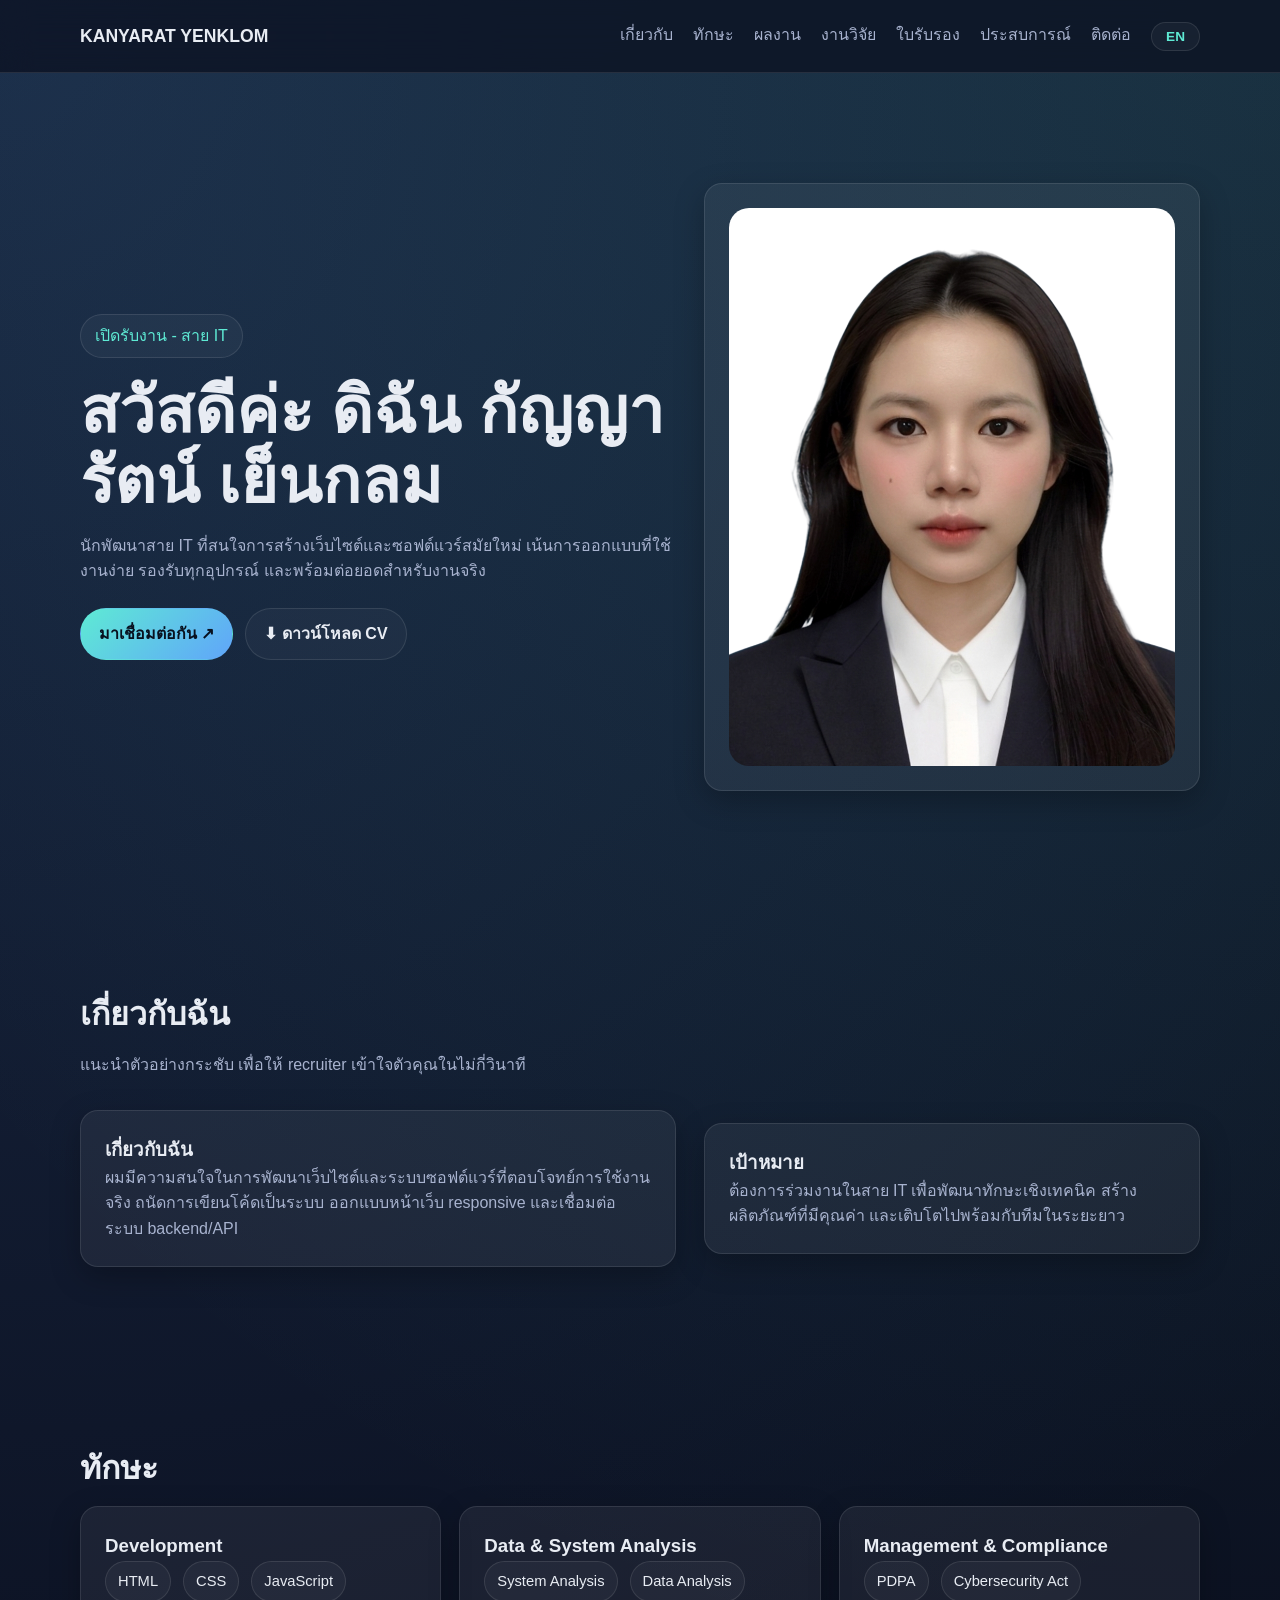
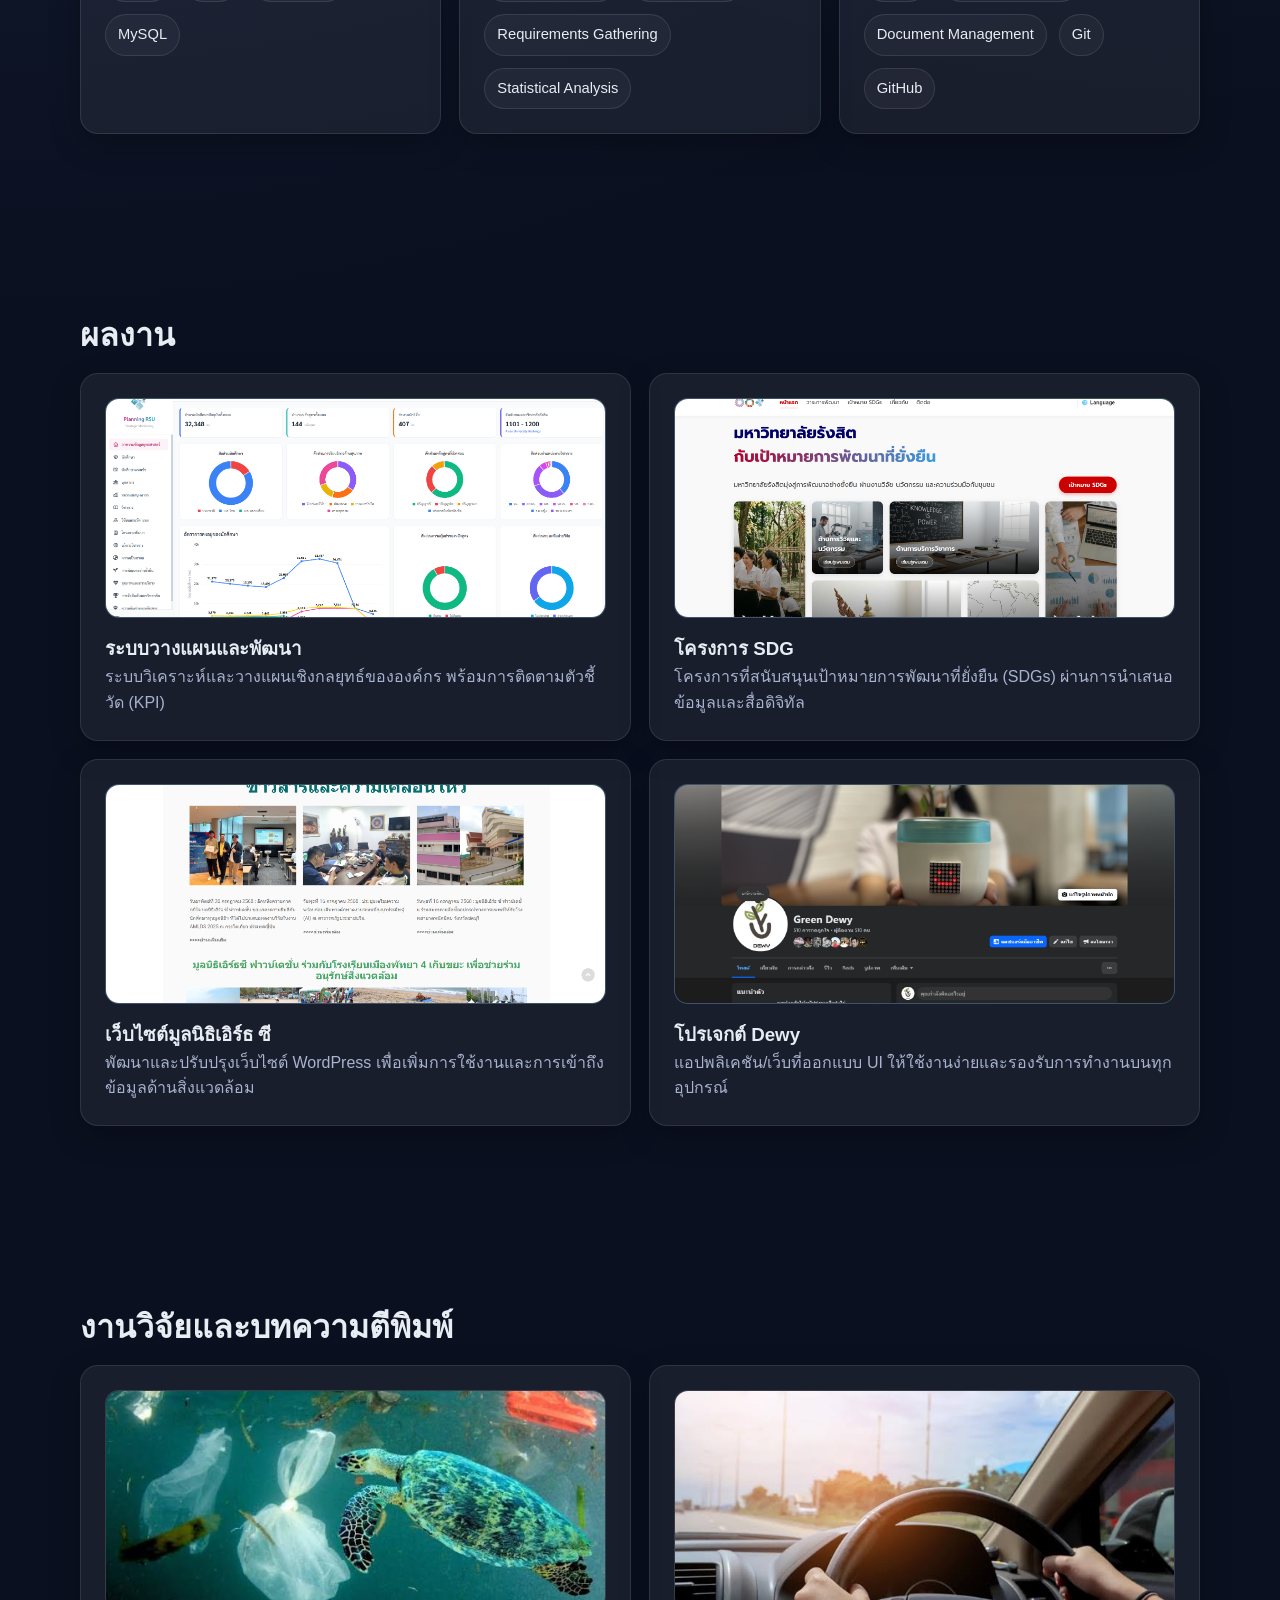
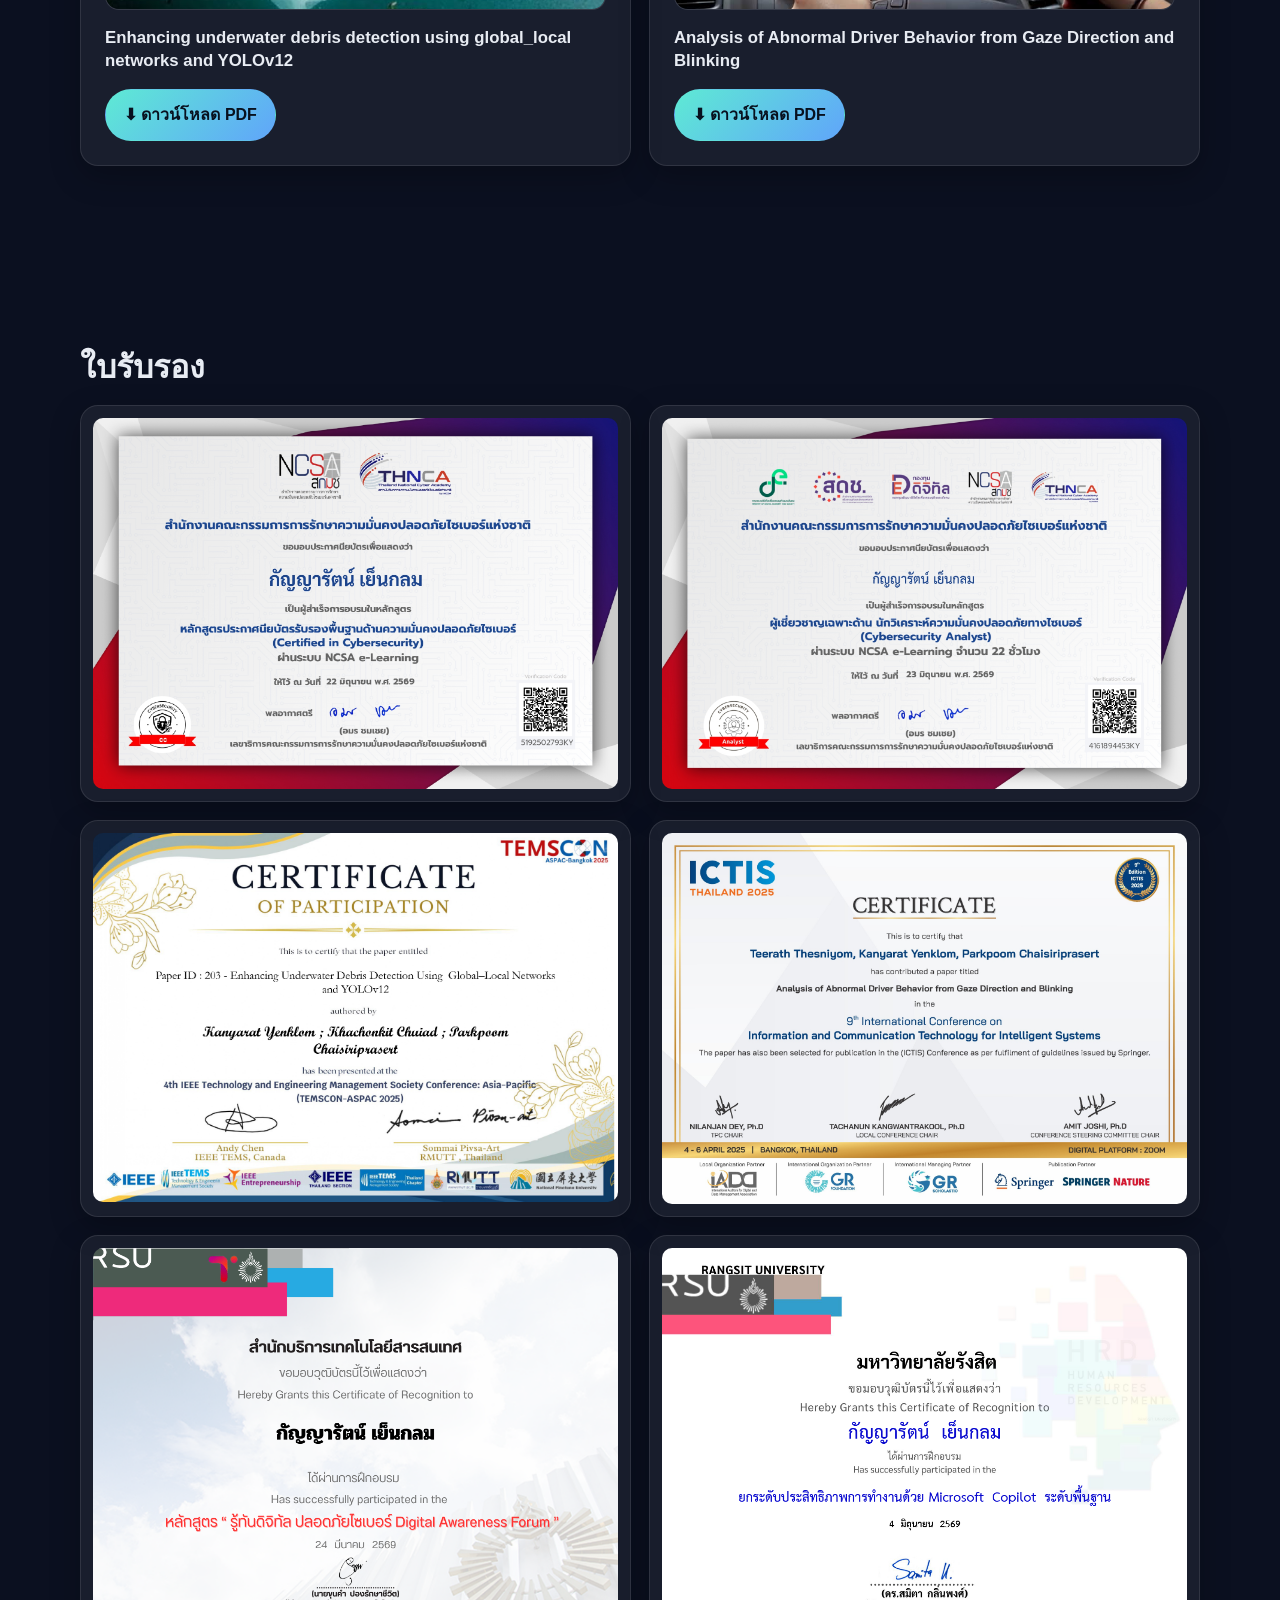
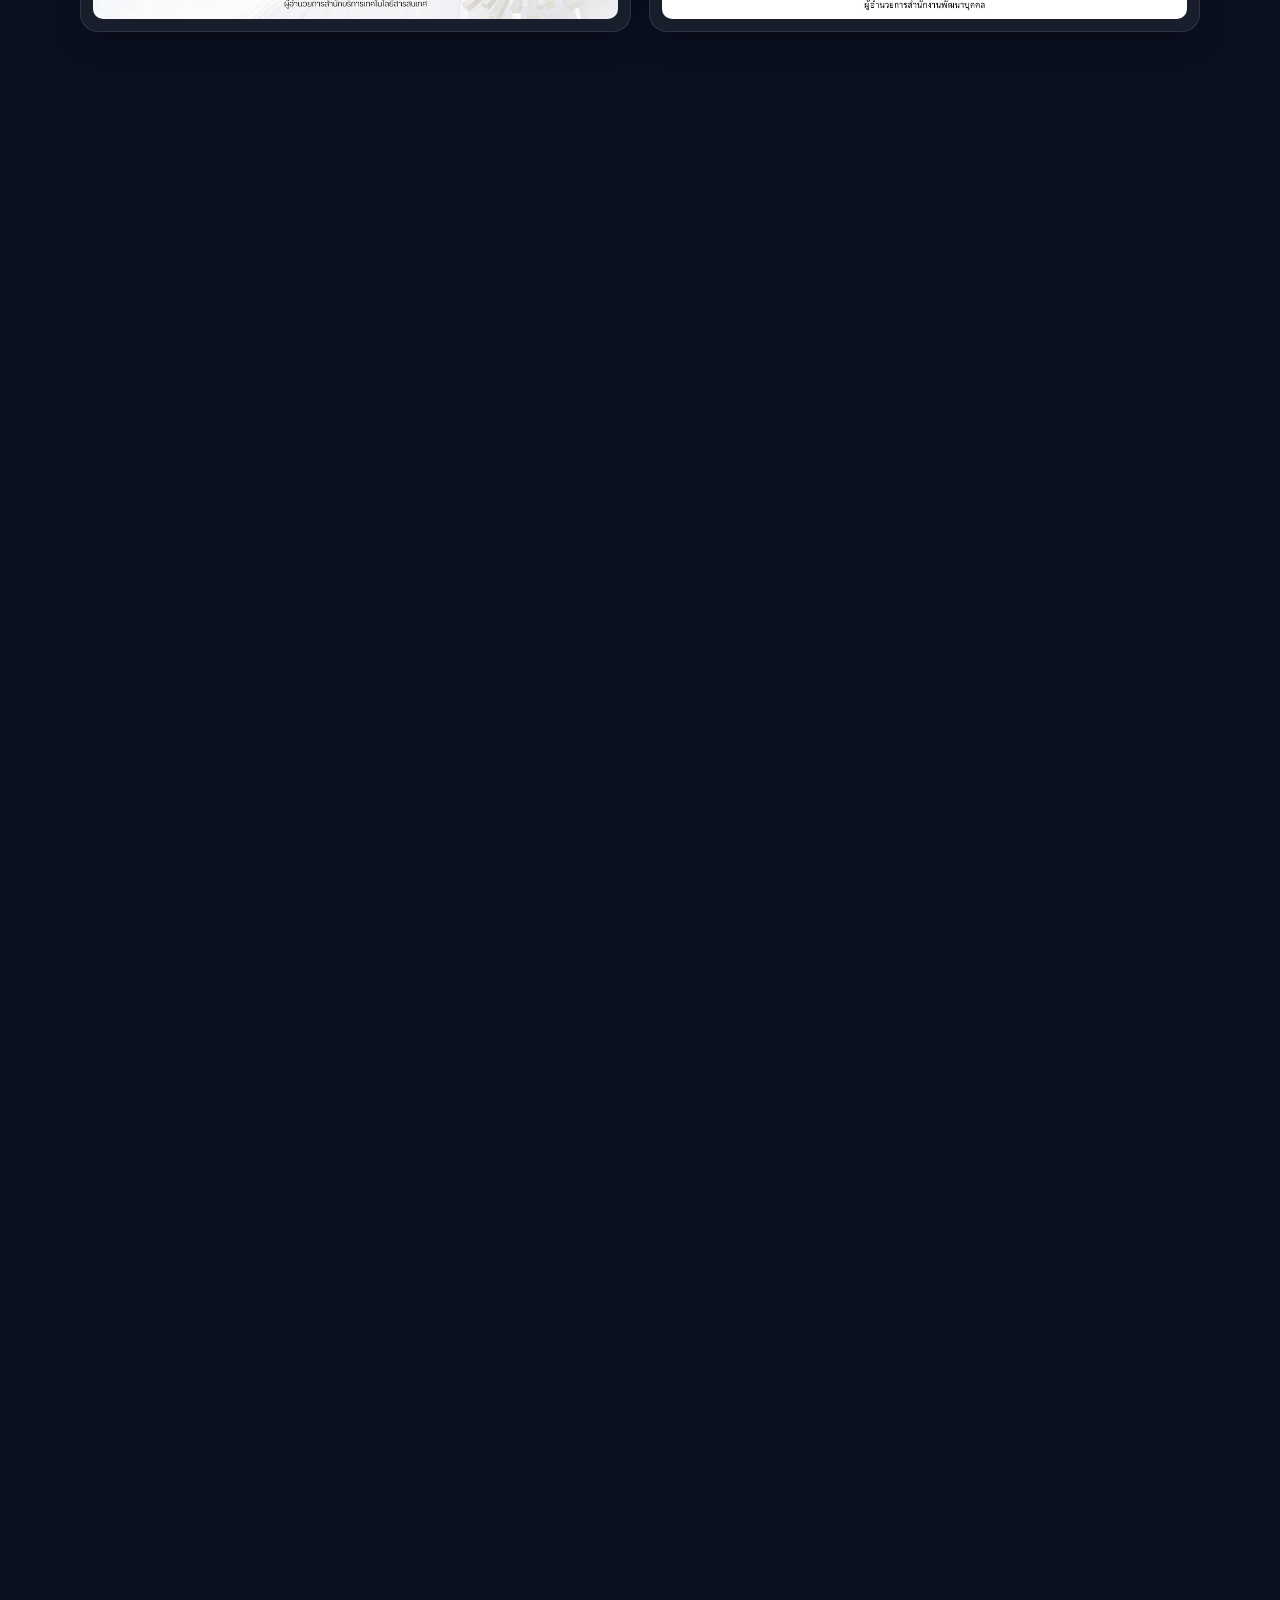
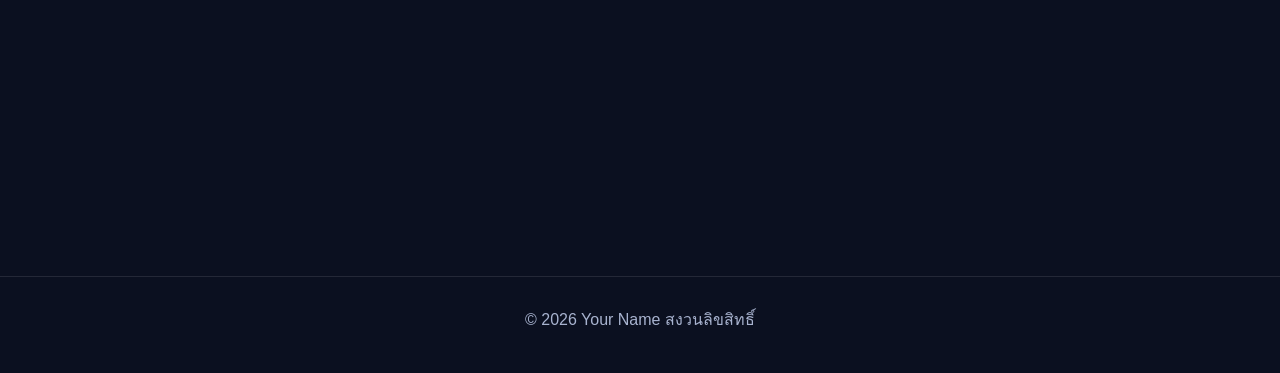
==== kanyarat_yenklom/index.html @ d5ea0814 "Add files via upload" ====
<!DOCTYPE html>
<html lang="th">
<head>
  <meta charset="UTF-8" />
  <meta name="viewport" content="width=device-width, initial-scale=1.0" />
  <title>Your Name | IT Portfolio</title>
  <meta name="description" content="Responsive modern IT portfolio website for job applications." />
  <link rel="stylesheet" href="style.css" />
</head>
<body>
  <nav class="navbar">
    <div class="container nav-inner">
      <a href="#" class="logo">KANYARAT YENKLOM</a>

      <button class="menu-toggle" id="menuToggle" aria-label="Toggle menu">
        ☰
      </button>

      <div class="nav-links" id="navLinks">
        <a href="#about" data-th="เกี่ยวกับ" data-en="ABOUT">เกี่ยวกับ</a>
        <a href="#skills" data-th="ทักษะ" data-en="SKILLS">ทักษะ</a>
        <a href="#projects" data-th="ผลงาน" data-en="PROJECTS">ผลงาน</a>
        <a href="#research" data-th="งานวิจัย" data-en="RESEARCH">งานวิจัย</a>
        <a href="#certifications" data-th="ใบรับรอง" data-en="CERTIFICATIONS">ใบรับรอง</a>
        <a href="#experience" data-th="ประสบการณ์" data-en="EXPERIENCE">ประสบการณ์</a>
        <a href="#contact" data-th="ติดต่อ" data-en="CONTACT">ติดต่อ</a>
        <button class="lang-toggle" id="langToggle" aria-label="Switch language">EN</button>
      </div>
    </div>
  </nav>

  <header class="hero">
    <div class="container hero-grid">
      <div class="reveal">
        <span class="badge" data-th="เปิดรับงาน - สาย IT" data-en="Open to Work - IT Roles">เปิดรับงาน - สาย IT</span>
        <h1 data-th="สวัสดีค่ะ ดิฉัน กัญญารัตน์ เย็นกลม" data-en="Hi, I'm Kanyarat Yenklom">สวัสดีค่ะ ดิฉัน กัญญารัตน์ เย็นกลม</h1>
        <p
          data-th="นักพัฒนาสาย IT ที่สนใจการสร้างเว็บไซต์และซอฟต์แวร์สมัยใหม่ เน้นการออกแบบที่ใช้งานง่าย รองรับทุกอุปกรณ์ และพร้อมต่อยอดสำหรับงานจริง"
          data-en="An IT developer passionate about building modern websites and software, focused on easy-to-use design, full device support, and readiness for real-world work.">
          นักพัฒนาสาย IT ที่สนใจการสร้างเว็บไซต์และซอฟต์แวร์สมัยใหม่
          เน้นการออกแบบที่ใช้งานง่าย รองรับทุกอุปกรณ์ และพร้อมต่อยอดสำหรับงานจริง
        </p>
        <div class="hero-actions">
          <a href="#contact" class="btn btn-primary" data-th="มาเชื่อมต่อกัน ↗" data-en="Let's Connect ↗">มาเชื่อมต่อกัน ↗</a>
          <a href="assets/resume.pdf" class="btn btn-outline" target="_blank" data-th="⬇ ดาวน์โหลด CV" data-en="⬇ Download CV">⬇ ดาวน์โหลด CV</a>
        </div>
      </div>

      <div class="hero-card reveal">
        <div class="profile-box">
          <img src="image/Kanyarat_Yenklom_พื้นหลังขาว.png" alt="Kanyarat Yenklom" />
        </div>
      </div>
    </div>
  </header>

  <section id="about" class="section reveal">
    <div class="container">
      <h2 class="section-title" data-th="เกี่ยวกับฉัน" data-en="ABOUT ME">เกี่ยวกับฉัน</h2>
      <p class="section-subtitle"
        data-th="แนะนำตัวอย่างกระชับ เพื่อให้ recruiter เข้าใจตัวคุณในไม่กี่วินาที"
        data-en="A concise introduction so recruiters understand you in seconds.">
        แนะนำตัวอย่างกระชับ เพื่อให้ recruiter เข้าใจตัวคุณในไม่กี่วินาที
      </p>
      <div class="about-grid">
        <div class="card">
          <h3 data-th="เกี่ยวกับฉัน" data-en="About Me">เกี่ยวกับฉัน</h3>
          <p
            data-th="ผมมีความสนใจในการพัฒนาเว็บไซต์และระบบซอฟต์แวร์ที่ตอบโจทย์การใช้งานจริง ถนัดการเขียนโค้ดเป็นระบบ ออกแบบหน้าเว็บ responsive และเชื่อมต่อระบบ backend/API"
            data-en="I'm interested in developing websites and software systems that meet real-world needs, skilled at writing structured code, designing responsive web pages, and connecting backend/API systems.">
            ผมมีความสนใจในการพัฒนาเว็บไซต์และระบบซอฟต์แวร์ที่ตอบโจทย์การใช้งานจริง
            ถนัดการเขียนโค้ดเป็นระบบ ออกแบบหน้าเว็บ responsive และเชื่อมต่อระบบ backend/API
          </p>
        </div>
        <div class="card">
          <h3 data-th="เป้าหมาย" data-en="Goal">เป้าหมาย</h3>
          <p
            data-th="ต้องการร่วมงานในสาย IT เพื่อพัฒนาทักษะเชิงเทคนิค สร้างผลิตภัณฑ์ที่มีคุณค่า และเติบโตไปพร้อมกับทีมในระยะยาว"
            data-en="I want to work in IT to develop technical skills, build valuable products, and grow together with a team over the long term.">
            ต้องการร่วมงานในสาย IT เพื่อพัฒนาทักษะเชิงเทคนิค สร้างผลิตภัณฑ์ที่มีคุณค่า
            และเติบโตไปพร้อมกับทีมในระยะยาว
          </p>
        </div>
      </div>
    </div>
  </section>

  <section id="skills" class="section reveal">
    <div class="container">
      <h2 class="section-title" data-th="ทักษะ" data-en="SKILLS">ทักษะ</h2>
      <div class="skills-grid">
        <div class="card">
          <h3>Development</h3>
          <div class="tags">
            <span class="tag">HTML</span>
            <span class="tag">CSS</span>
            <span class="tag">JavaScript</span>
            <span class="tag">MySQL</span>
          </div>
        </div>
        <div class="card">
          <h3>Data & System Analysis</h3>
          <div class="tags">
            <span class="tag">System Analysis</span>
            <span class="tag">Data Analysis</span>
            <span class="tag">Requirements Gathering</span>
            <span class="tag">Statistical Analysis</span>
          </div>
        </div>
        <div class="card">
          <h3>Management & Compliance</h3>
          <div class="tags">
            <span class="tag">PDPA</span>
            <span class="tag">Cybersecurity Act</span>
            <span class="tag">Document Management</span>
            <span class="tag">Git</span>
            <span class="tag">GitHub</span>
          </div>
        </div>
      </div>
    </div>
  </section>

  <section id="projects" class="section reveal">
    <div class="container">
      <h2 class="section-title" data-th="ผลงาน" data-en="PROJECTS">ผลงาน</h2>
      <div class="projects-grid">
        <article class="card project-card">
          <div class="project-thumb">
            <img src="image/Planning.png" alt="Planning" />
          </div>
          <h3 data-th="ระบบวางแผนและพัฒนา" data-en="Planning &amp; Development">Planning &amp; Development</h3>
          <p data-th="ระบบวิเคราะห์และวางแผนเชิงกลยุทธ์ขององค์กร พร้อมการติดตามตัวชี้วัด (KPI)"
             data-en="An organizational strategic planning and analysis system with KPI tracking.">An organizational strategic planning and analysis system with KPI tracking.</p>
        </article>

        <article class="card project-card">
          <div class="project-thumb">
            <img src="image/SDG.png" alt="SDG" />
          </div>
          <h3 data-th="โครงการ SDG" data-en="SDG Project">SDG Project</h3>
          <p data-th="โครงการที่สนับสนุนเป้าหมายการพัฒนาที่ยั่งยืน (SDGs) ผ่านการนำเสนอข้อมูลและสื่อดิจิทัล"
             data-en="A project supporting the Sustainable Development Goals (SDGs) through data presentation and digital media.">A project supporting the Sustainable Development Goals (SDGs) through data presentation and digital media.</p>
        </article>

        <article class="card project-card">
          <div class="project-thumb">
            <img src="image/earthsea.png" alt="EarthSea" />
          </div>
          <h3 data-th="เว็บไซต์มูลนิธิเอิร์ธ ซี" data-en="EarthSea Foundation">EarthSea Foundation</h3>
          <p data-th="พัฒนาและปรับปรุงเว็บไซต์ WordPress เพื่อเพิ่มการใช้งานและการเข้าถึงข้อมูลด้านสิ่งแวดล้อม"
             data-en="Developed and improved the WordPress website to enhance usability and access to environmental information.">Developed and improved the WordPress website to enhance usability and access to environmental information.</p>
        </article>

        <article class="card project-card">
          <div class="project-thumb">
            <img src="image/Dewy.png" alt="Dewy" />
          </div>
          <h3 data-th="โปรเจกต์ Dewy" data-en="Dewy">Dewy</h3>
          <p data-th="แอปพลิเคชัน/เว็บที่ออกแบบ UI ให้ใช้งานง่ายและรองรับการทำงานบนทุกอุปกรณ์"
             data-en="An application/web project with a user-friendly UI designed to work across all devices.">An application/web project with a user-friendly UI designed to work across all devices.</p>
        </article>
      </div>
    </div>
  </section>

  <section id="research" class="section reveal">
    <div class="container">
      <h2 class="section-title" data-th="งานวิจัยและบทความตีพิมพ์" data-en="RESEARCH &amp; PUBLICATIONS">งานวิจัยและบทความตีพิมพ์</h2>
      <div class="research-grid">
        <article class="card research-card">
          <div class="research-thumb">
            <img src="image/01.jpg" alt="Enhancing underwater debris detection using global_local networks and YOLOv12" />
          </div>
          <h3>Enhancing underwater debris detection using global_local networks and YOLOv12</h3>
          <div class="research-links">
            <a href="RESEARCH/Enhancing underwater debris detection using global_local networks and YOLOv12.pdf"
               class="btn btn-primary" target="_blank"
               data-th="⬇ ดาวน์โหลด PDF" data-en="⬇ Download PDF">⬇ ดาวน์โหลด PDF</a>
          </div>
        </article>

        <article class="card research-card">
          <div class="research-thumb">
            <img src="image/02.jpg" alt="Analysis of Abnormal Driver Behavior from Gaze Direction and Blinking" />
          </div>
          <h3>Analysis of Abnormal Driver Behavior from Gaze Direction and Blinking</h3>
          <div class="research-links">
            <a href="RESEARCH/Analysis of Abnormal Driver Behavior from Gaze Direction and Blinking.pdf"
               class="btn btn-primary" target="_blank"
               data-th="⬇ ดาวน์โหลด PDF" data-en="⬇ Download PDF">⬇ ดาวน์โหลด PDF</a>
          </div>
        </article>
      </div>
    </div>
  </section>

  <section id="CERTIFICATIONS" class="section reveal">
    <div class="container">
      <h2 class="section-title" data-th="ใบรับรอง" data-en="CERTIFICATIONS">ใบรับรอง</h2>
      <div class="cert-grid">
        <a href="image/07.jpg" class="cert-card" data-lightbox>
          <img src="image/07.jpg" alt="Certificate 3" />
        </a>
        <a href="image/08.jpg" class="cert-card" data-lightbox>
          <img src="image/08.jpg" alt="Certificate 4" />
        </a>
        <a href="image/06.jpg" class="cert-card" data-lightbox>
          <img src="image/06.jpg" alt="Certificate 1" />
        </a>
        <a href="image/05.jpg" class="cert-card" data-lightbox>
          <img src="image/05.jpg" alt="Certificate 2" />
        </a>
        <a href="image/04.png" class="cert-card" data-lightbox>
          <img src="image/04.png" alt="Certificate 4" />
        </a>
        <a href="image/03.png" class="cert-card" data-lightbox>
          <img src="image/03.png" alt="Certificate 4" />
        </a>
      </div>
    </div>
  </section>

  <section id="experience" class="section reveal">
    <div class="container">
      <h2 class="section-title" data-th="ประสบการณ์" data-en="EXPERIENCE">ประสบการณ์</h2>
      <div class="timeline-grid">
        <div class="card exp-card">
          <span class="exp-year" data-th="2024 - 2025" data-en="2024 - 2025">2024 - 2025</span>
          <span class="exp-tag" data-th="ประสบการณ์ทำงาน" data-en="Work Experience">Work Experience</span>
          <h3 data-th="ผู้ดูแลเว็บไซต์ | มูลนิธิเอิร์ธ ซี" data-en="Website Administrator | EarthSea Foundation">Website Administrator | EarthSea Foundation</h3>
          <ul class="exp-list">
            <li data-th="ดูแลและพัฒนาเว็บไซต์ WordPress เพื่อเพิ่มความง่ายในการใช้งาน การจัดวางเนื้อหา และการเข้าถึงข้อมูล" data-en="Managed and improved the WordPress website to optimize usability, content layout, and information accessibility.">Managed and improved the WordPress website to optimize usability, content layout, and information accessibility.</li>
            <li data-th="ร่วมสำรวจภาคสนามโดยใช้โซนาร์สแกนด้านข้างเพื่อประเมินสภาพแวดล้อมใต้น้ำ" data-en="Participated in field surveys using lateral scanning sonar to assess the underwater environment.">Participated in field surveys using lateral scanning sonar to assess the underwater environment.</li>
          </ul>
        </div>

        <div class="card exp-card">
          <span class="exp-year" data-th="2024 - ปัจจุบัน" data-en="2024 - Present">2024 - Present</span>
          <span class="exp-tag" data-th="ประสบการณ์ทำงาน" data-en="Work Experience">Work Experience</span>
          <h3 data-th="นักศึกษาฝึกงานด้านวิจัย AI และงานสนับสนุนธุรการ | บริษัท Dodeep" data-en="AI Research and Administrative Support Intern | Dodeep Corporation">AI Research and Administrative Support Intern | Dodeep Corporation</h3>
          <ul class="exp-list">
            <li data-th="ร่วมพัฒนาโมเดล AI และงานวิจัยด้าน computer vision รวมถึงการเตรียมข้อมูลและการทดสอบ" data-en="Contributed to AI model development and computer vision research, including pre-processing and testing.">Contributed to AI model development and computer vision research, including pre-processing and testing.</li>
            <li data-th="ปรับปรุงระบบการทำงานภายในเพื่อเพิ่มการทำงานร่วมกันของทีมพัฒนาเว็บไซต์" data-en="Improved internal workflow systems to enhance collaboration among website development teams.">Improved internal workflow systems to enhance collaboration among website development teams.</li>
            <li data-th="จัดการเอกสารการจ้างงานภายนอก ประสานงานบุคลากรสำหรับโครงการ PTT และตรวจสอบแบบฟอร์มทางธุรกิจ" data-en="Managed external hiring documentation, coordinated staffing for PTT projects, and reviewed business forms.">Managed external hiring documentation, coordinated staffing for PTT projects, and reviewed business forms.</li>
          </ul>
        </div>

        <div class="card exp-card">
          <span class="exp-year" data-th="2026 - ปัจจุบัน" data-en="2026 - Present">2026 - Present</span>
          <span class="exp-tag" data-th="ประสบการณ์ทำงาน" data-en="Work Experience">Work Experience</span>
          <h3 data-th="นักวิเคราะห์ระบบ | สำนักงานวางแผนและพัฒนา มหาวิทยาลัยรังสิต" data-en="Systems Analyst | Office of Planning and Development, Rangsit University">Systems Analyst | Office of Planning and Development, Rangsit University</h3>
          <ul class="exp-list">
            <li data-th="วิเคราะห์ระบบขององค์กรและช่วยกำหนดกรอบกลยุทธ์ให้สอดคล้องกับ KPI" data-en="Conducted institutional systems analysis and assisted in defining strategic frameworks aligned with KPIs.">Conducted institutional systems analysis and assisted in defining strategic frameworks aligned with KPIs.</li>
            <li data-th="วิเคราะห์ข้อมูลการดำเนินงานเพื่อสนับสนุนการตัดสินใจ และจัดทำรายงานกลยุทธ์ระดับผู้บริหาร" data-en="Analyzed operational data to support decision-making and prepared executive-level strategic reports.">Analyzed operational data to support decision-making and prepared executive-level strategic reports.</li>
            <li data-th="รวบรวมความต้องการและออกแบบโครงสร้างกระบวนการทำงานสำหรับการพัฒนาเว็บไซต์ภายใน" data-en="Gathered requirements and designed workflow structures for internal website development.">Gathered requirements and designed workflow structures for internal website development.</li>
            <li data-th="จัดการเอกสารและประสานงานกับหน่วยงานภายใน" data-en="Managed documentation and liaised with internal departments.">Managed documentation and liaised with internal departments.</li>
          </ul>
        </div>
      </div>
    </div>
  </section>

   <section id="experience" class="section reveal">
    <div class="container">
      <h2 class="section-title" data-th="ประสบการณ์" data-en="EDUCATION">ประวัติการศึกษา</h2>
      <div class="timeline-grid">
        <div class="card exp-card">
          <span class="exp-year">2023 - 2025</span>
          <span class="exp-tag" data-th="การศึกษา" data-en="Education">Education</span>
          <h3 data-th="วิทยาลัยนวัตกรรมดิจิทัลเทคโนโลยี" data-en="College of Digital Innovation Technology">College of Digital Innovation Technology</h3>
          <p class="exp-sub" data-th="วิทยาศาสตรบัณฑิต สาขานวัตกรรมดิจิทัล" data-en="Bachelor of Science in Digital Innovation">Bachelor of Science in Digital Innovation</p>
          <ul class="exp-list">
            <li data-th="จบการศึกษาด้วยเกรดเฉลี่ย 3.85" data-en="Graduated with a GPA of 3.85">Graduated with a GPA of 3.85</li>
          </ul>
        </div>
</section>

  <section id="contact" class="section reveal">
    <div class="container">
      <h2 class="section-title" data-th="ติดต่อ" data-en="CONTACT">ติดต่อ</h2>
      <div class="contact-grid">
        <div class="card">
          <h3 data-th="ติดต่อ" data-en="Get in touch">ติดต่อ</h3>
          <p>Email: yourname@email.com</p>
          <p>GitHub: github.com/yourusername</p>
          <p>LinkedIn: linkedin.com/in/yourusername</p>
        </div>
        <div class="card">
          <h3 data-th="พร้อมร่วมงาน" data-en="Open to work">พร้อมร่วมงาน</h3>
          <p
            data-th="สามารถติดต่อเพื่อพูดคุยเกี่ยวกับโอกาสการทำงาน โปรเจกต์ หรือความร่วมมือในสาย IT ได้"
            data-en="Feel free to reach out to discuss job opportunities, projects, or collaboration in IT.">
            สามารถติดต่อเพื่อพูดคุยเกี่ยวกับโอกาสการทำงาน โปรเจกต์ หรือความร่วมมือในสาย IT ได้
          </p>
        </div>
      </div>
    </div>
  </section>

  <footer>
    <div class="container">
      <p data-th="© 2026 Your Name สงวนลิขสิทธิ์" data-en="© 2026 Your Name. All rights reserved.">© 2026 Your Name. All rights reserved.</p>
    </div>
  </footer>

  <div class="lightbox" id="lightbox" aria-hidden="true">
    <button class="lightbox-close" id="lightboxClose" aria-label="Close">&times;</button>
    <img class="lightbox-img" id="lightboxImg" src="" alt="Certificate preview" />
  </div>

  <script src="script.js"></script>
</body>
</html>
---- kanyarat_yenklom/style.css ----
:root {
  --bg: #0b1020;
  --bg-soft: #121933;
  --card: rgba(255, 255, 255, 0.06);
  --text: #e8ecf3;
  --muted: #a8b3cf;
  --primary: #5eead4;
  --secondary: #60a5fa;
  --border: rgba(255, 255, 255, 0.1);
  --shadow: 0 10px 30px rgba(0, 0, 0, 0.25);
  --radius: 18px;
  --max-width: 1120px;
}

* {
  margin: 0;
  padding: 0;
  box-sizing: border-box;
  scroll-behavior: smooth;
}

body {
  font-family: Arial, Helvetica, sans-serif;
  background:
    radial-gradient(circle at top left, rgba(96, 165, 250, 0.18), transparent 28%),
    radial-gradient(circle at top right, rgba(94, 234, 212, 0.12), transparent 25%),
    var(--bg);
  color: var(--text);
  line-height: 1.6;
}

a {
  color: inherit;
  text-decoration: none;
}

.container {
  width: min(92%, var(--max-width));
  margin: 0 auto;
}

.section {
  padding: 88px 0;
}

.section-title {
  font-size: 2rem;
  margin-bottom: 12px;
}

.section-subtitle {
  color: var(--muted);
  margin-bottom: 32px;
}

.navbar {
  position: sticky;
  top: 0;
  z-index: 1000;
  background: rgba(11, 16, 32, 0.75);
  backdrop-filter: blur(16px);
  border-bottom: 1px solid var(--border);
}

.nav-inner {
  min-height: 72px;
  display: flex;
  align-items: center;
  justify-content: space-between;
  gap: 16px;
}

.logo {
  font-size: 1.1rem;
  font-weight: bold;
}

.menu-toggle {
  display: none;
  font-size: 1.5rem;
  background: transparent;
  color: var(--text);
  border: none;
  cursor: pointer;
}

.nav-links {
  display: flex;
  gap: 20px;
}

.nav-links a {
  color: var(--muted);
}

.nav-links a:hover {
  color: var(--text);
}

.lang-toggle {
  padding: 6px 14px;
  border-radius: 999px;
  border: 1px solid var(--border);
  background: rgba(255, 255, 255, 0.04);
  color: var(--primary);
  font-weight: bold;
  font-size: 0.85rem;
  cursor: pointer;
  transition: 0.3s ease;
}

.lang-toggle:hover {
  color: var(--text);
  transform: translateY(-1px);
}

.hero {
  min-height: calc(100vh - 72px);
  display: flex;
  align-items: center;
  padding: 60px 0;
}

.hero-grid,
.about-grid,
.contact-grid {
  display: grid;
  grid-template-columns: 1.2fr 1fr;
  gap: 28px;
  align-items: center;
}

.badge {
  display: inline-block;
  margin-bottom: 18px;
  padding: 8px 14px;
  border-radius: 999px;
  border: 1px solid var(--border);
  color: var(--primary);
  background: rgba(255, 255, 255, 0.04);
}

.hero h1 {
  font-size: clamp(2.4rem, 5vw, 4rem);
  line-height: 1.1;
  margin-bottom: 16px;
}

.hero p {
  color: var(--muted);
  margin-bottom: 24px;
}

.hero-actions,
.project-links,
.tags {
  display: flex;
  flex-wrap: wrap;
  gap: 12px;
}

.btn {
  display: inline-flex;
  align-items: center;
  justify-content: center;
  padding: 12px 18px;
  border-radius: 999px;
  font-weight: bold;
  transition: 0.3s ease;
  border: 1px solid transparent;
}

.btn-primary {
  background: linear-gradient(135deg, var(--primary), var(--secondary));
  color: #08111f;
}

.btn-outline {
  border-color: var(--border);
  background: rgba(255, 255, 255, 0.03);
  color: var(--text);
}

.btn:hover {
  transform: translateY(-2px);
}

.card,
.hero-card {
  background: var(--card);
  border: 1px solid var(--border);
  border-radius: var(--radius);
  padding: 24px;
  box-shadow: var(--shadow);
}

.profile-box {
  aspect-ratio: 4 / 5;
  border-radius: 20px;
  overflow: hidden;
  display: flex;
  align-items: center;
  justify-content: center;
  background: linear-gradient(135deg, rgba(94, 234, 212, 0.18), rgba(96, 165, 250, 0.18));
}

.profile-box img {
  width: 100%;
  height: 100%;
  object-fit: cover;
  display: block;
}

.mini-stats,
.skills-grid,
.projects-grid,
.timeline-grid {
  display: grid;
  gap: 18px;
}

.mini-stats {
  grid-template-columns: repeat(2, 1fr);
}

.skills-grid {
  grid-template-columns: repeat(3, 1fr);
}

.projects-grid {
  grid-template-columns: repeat(2, 1fr);
}

.tag {
  padding: 8px 12px;
  border-radius: 999px;
  border: 1px solid var(--border);
  background: rgba(255, 255, 255, 0.04);
  font-size: 0.92rem;
}

.project-thumb {
  height: 220px;
  border-radius: 14px;
  margin-bottom: 16px;
  overflow: hidden;
  background: linear-gradient(135deg, rgba(96, 165, 250, 0.24), rgba(94, 234, 212, 0.18));
  border: 1px solid var(--border);
}

.project-thumb img {
  width: 100%;
  height: 100%;
  object-fit: cover;
  display: block;
}

.project-card {
  transition: transform 0.3s ease;
}

.project-card:hover {
  transform: translateY(-6px);
}

.card p {
  color: var(--muted);
}

.cert-grid {
  display: grid;
  grid-template-columns: repeat(2, 1fr);
  gap: 18px;
}

.cert-card {
  background: var(--card);
  border: 1px solid var(--border);
  border-radius: var(--radius);
  padding: 12px;
  box-shadow: var(--shadow);
  transition: transform 0.3s ease;
}

.cert-card:hover {
  transform: translateY(-6px);
}

.cert-card img {
  width: 100%;
  height: auto;
  border-radius: 10px;
  display: block;
  cursor: zoom-in;
}

.lightbox {
  position: fixed;
  inset: 0;
  z-index: 2000;
  display: none;
  align-items: center;
  justify-content: center;
  padding: 32px;
  background: rgba(5, 8, 18, 0.92);
  backdrop-filter: blur(6px);
}

.lightbox.show {
  display: flex;
}

.lightbox-img {
  max-width: 92%;
  max-height: 90vh;
  border-radius: 12px;
  box-shadow: var(--shadow);
}

.lightbox-close {
  position: absolute;
  top: 22px;
  right: 28px;
  font-size: 2.4rem;
  line-height: 1;
  background: transparent;
  border: none;
  color: var(--text);
  cursor: pointer;
}

.research-grid {
  display: grid;
  grid-template-columns: repeat(2, 1fr);
  gap: 18px;
}

.research-thumb {
  height: 220px;
  border-radius: 14px;
  overflow: hidden;
  margin-bottom: 16px;
  border: 1px solid var(--border);
  background: rgba(255, 255, 255, 0.04);
}

.research-thumb img {
  width: 100%;
  height: 100%;
  object-fit: cover;
  display: block;
}

.research-card {
  display: flex;
  flex-direction: column;
  transition: transform 0.3s ease;
}

.research-card:hover {
  transform: translateY(-6px);
}

.research-card h3 {
  flex: 1;
  margin-bottom: 16px;
  font-size: 1.05rem;
  line-height: 1.4;
}

.exp-card {
  position: relative;
}

.exp-year {
  position: absolute;
  top: 24px;
  right: 24px;
  font-weight: bold;
  font-size: 0.9rem;
  color: var(--primary);
  white-space: nowrap;
}

.exp-tag {
  display: inline-block;
  margin-bottom: 8px;
  font-size: 0.78rem;
  letter-spacing: 0.04em;
  text-transform: uppercase;
  color: var(--muted);
}

.exp-card h3 {
  padding-right: 120px;
}

.exp-sub {
  color: var(--text) !important;
  font-weight: bold;
  margin-top: 4px;
}

.exp-list {
  margin: 12px 0 0;
  padding-left: 18px;
}

.exp-list li {
  color: var(--muted);
  margin-bottom: 6px;
}

@media (max-width: 576px) {
  .exp-year {
    position: static;
    display: block;
    margin-bottom: 6px;
  }

  .exp-card h3 {
    padding-right: 0;
  }
}

.reveal {
  opacity: 0;
  transform: translateY(24px);
  transition: all 0.7s ease;
}

.reveal.active {
  opacity: 1;
  transform: translateY(0);
}

footer {
  text-align: center;
  padding: 30px 0 40px;
  color: var(--muted);
  border-top: 1px solid var(--border);
}

@media (max-width: 992px) {
  .hero-grid,
  .about-grid,
  .contact-grid,
  .skills-grid,
  .projects-grid,
  .research-grid,
  .cert-grid {
    grid-template-columns: 1fr;
  }

  .menu-toggle {
    display: block;
  }

  .nav-links {
    position: absolute;
    top: 72px;
    right: 4%;
    width: 220px;
    background: #11182f;
    border: 1px solid var(--border);
    border-radius: 16px;
    padding: 16px;
    display: none;
    flex-direction: column;
  }

  .nav-links.show {
    display: flex;
  }
}

@media (max-width: 576px) {
  .section {
    padding: 68px 0;
  }

  .mini-stats {
    grid-template-columns: 1fr;
  }

  .btn {
    width: 100%;
  }

  .hero-actions {
    flex-direction: column;
  }
}
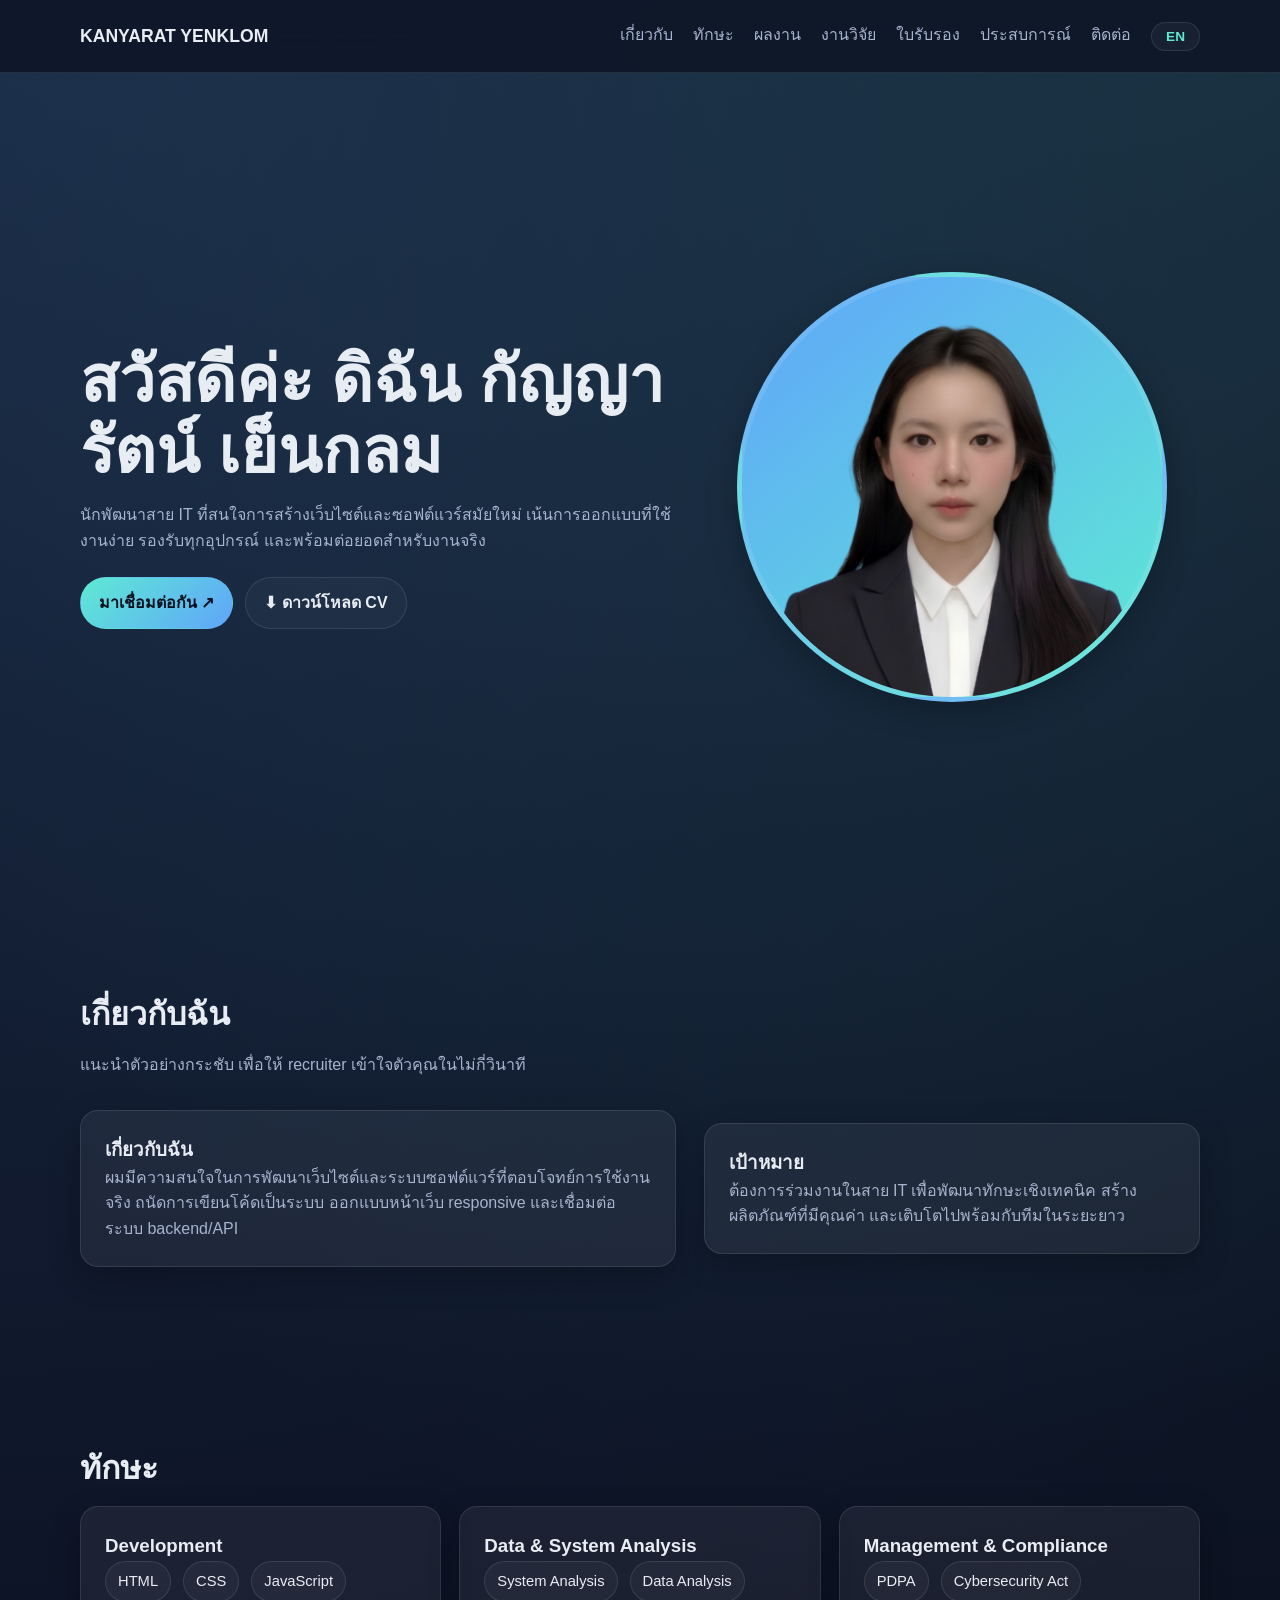
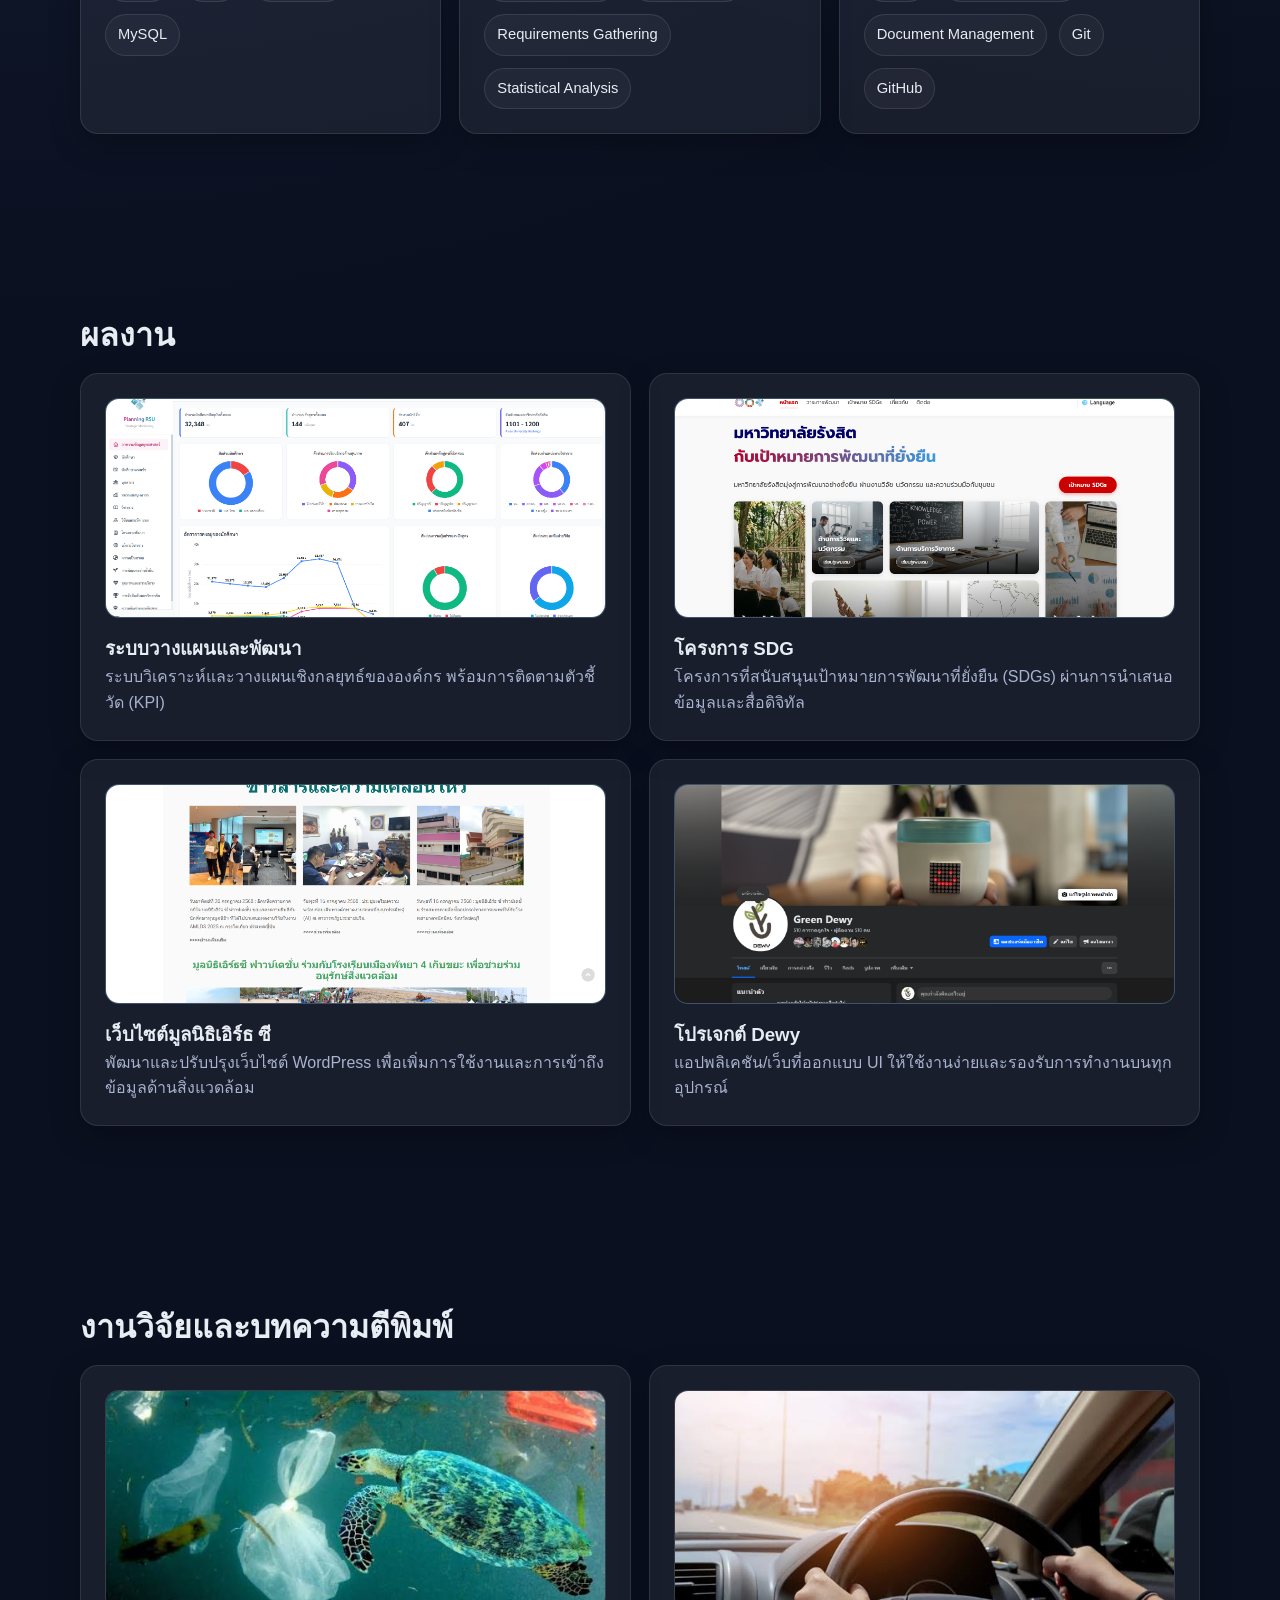
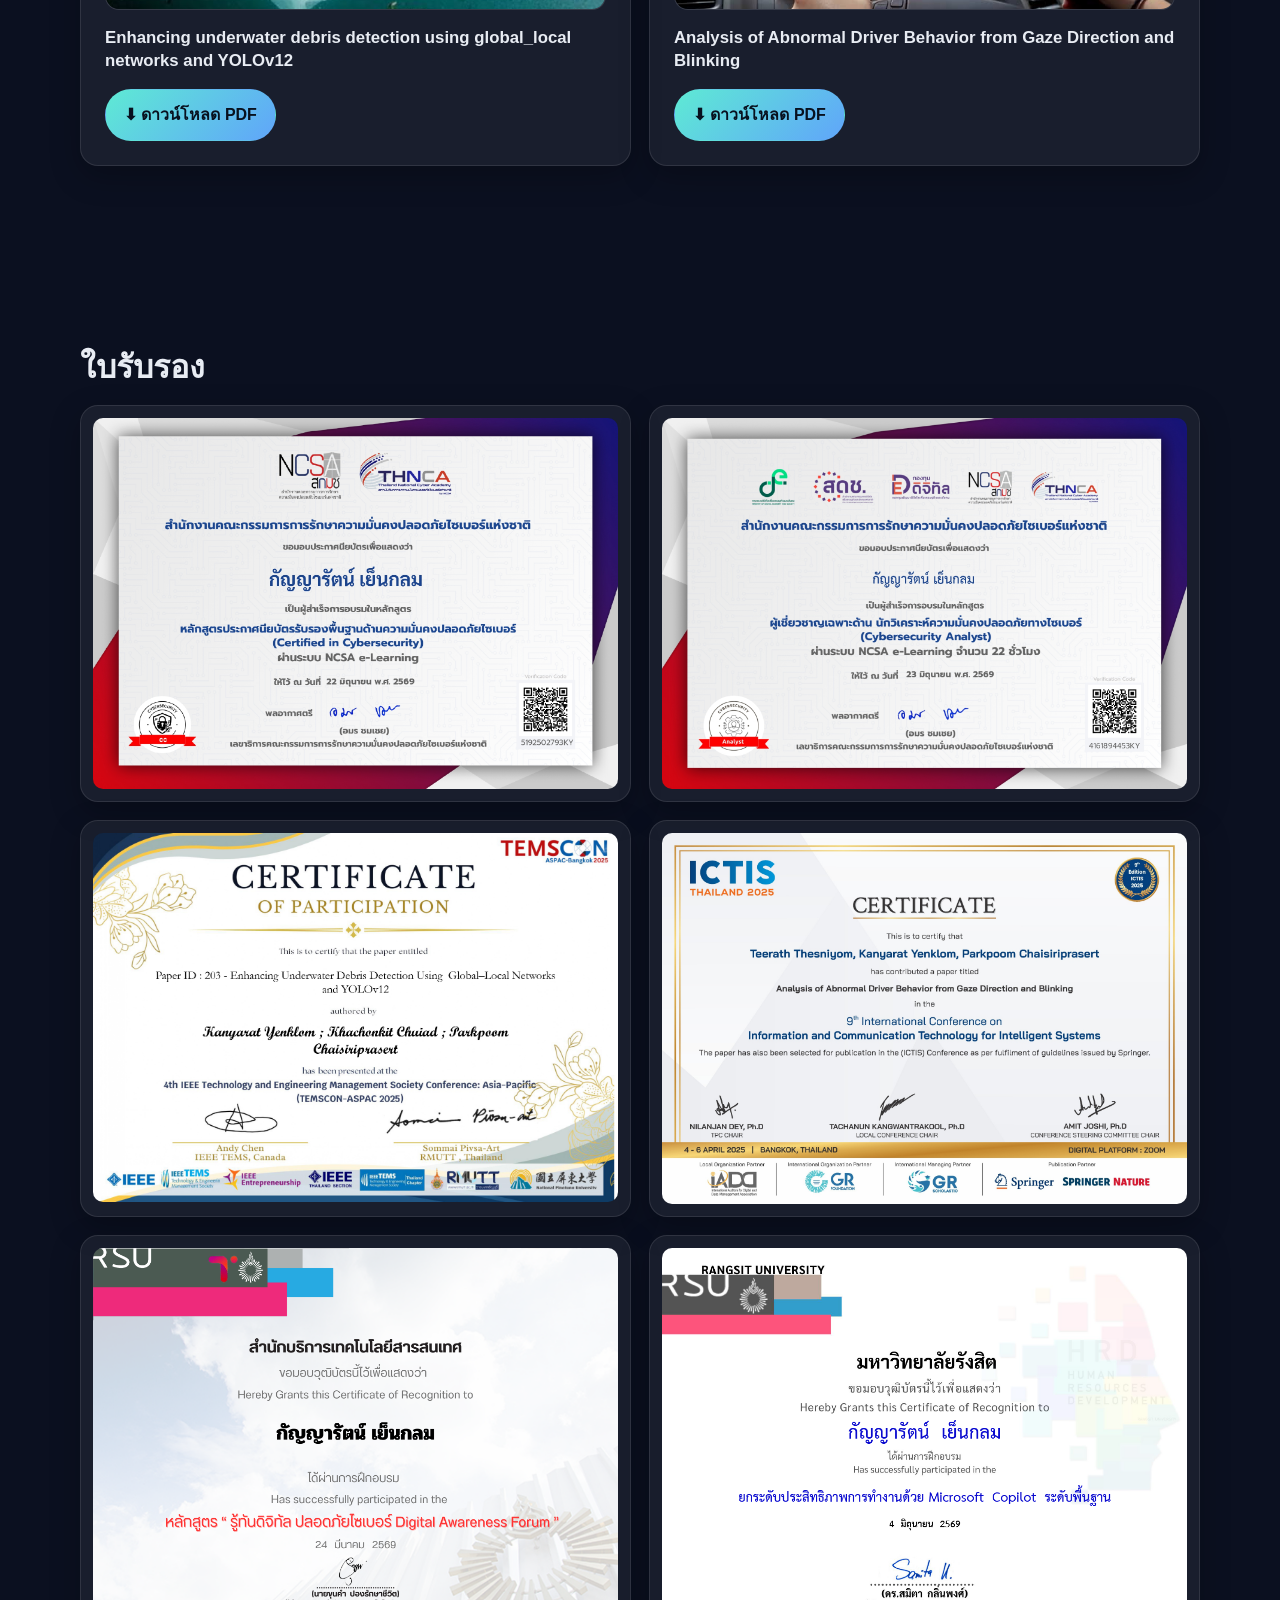
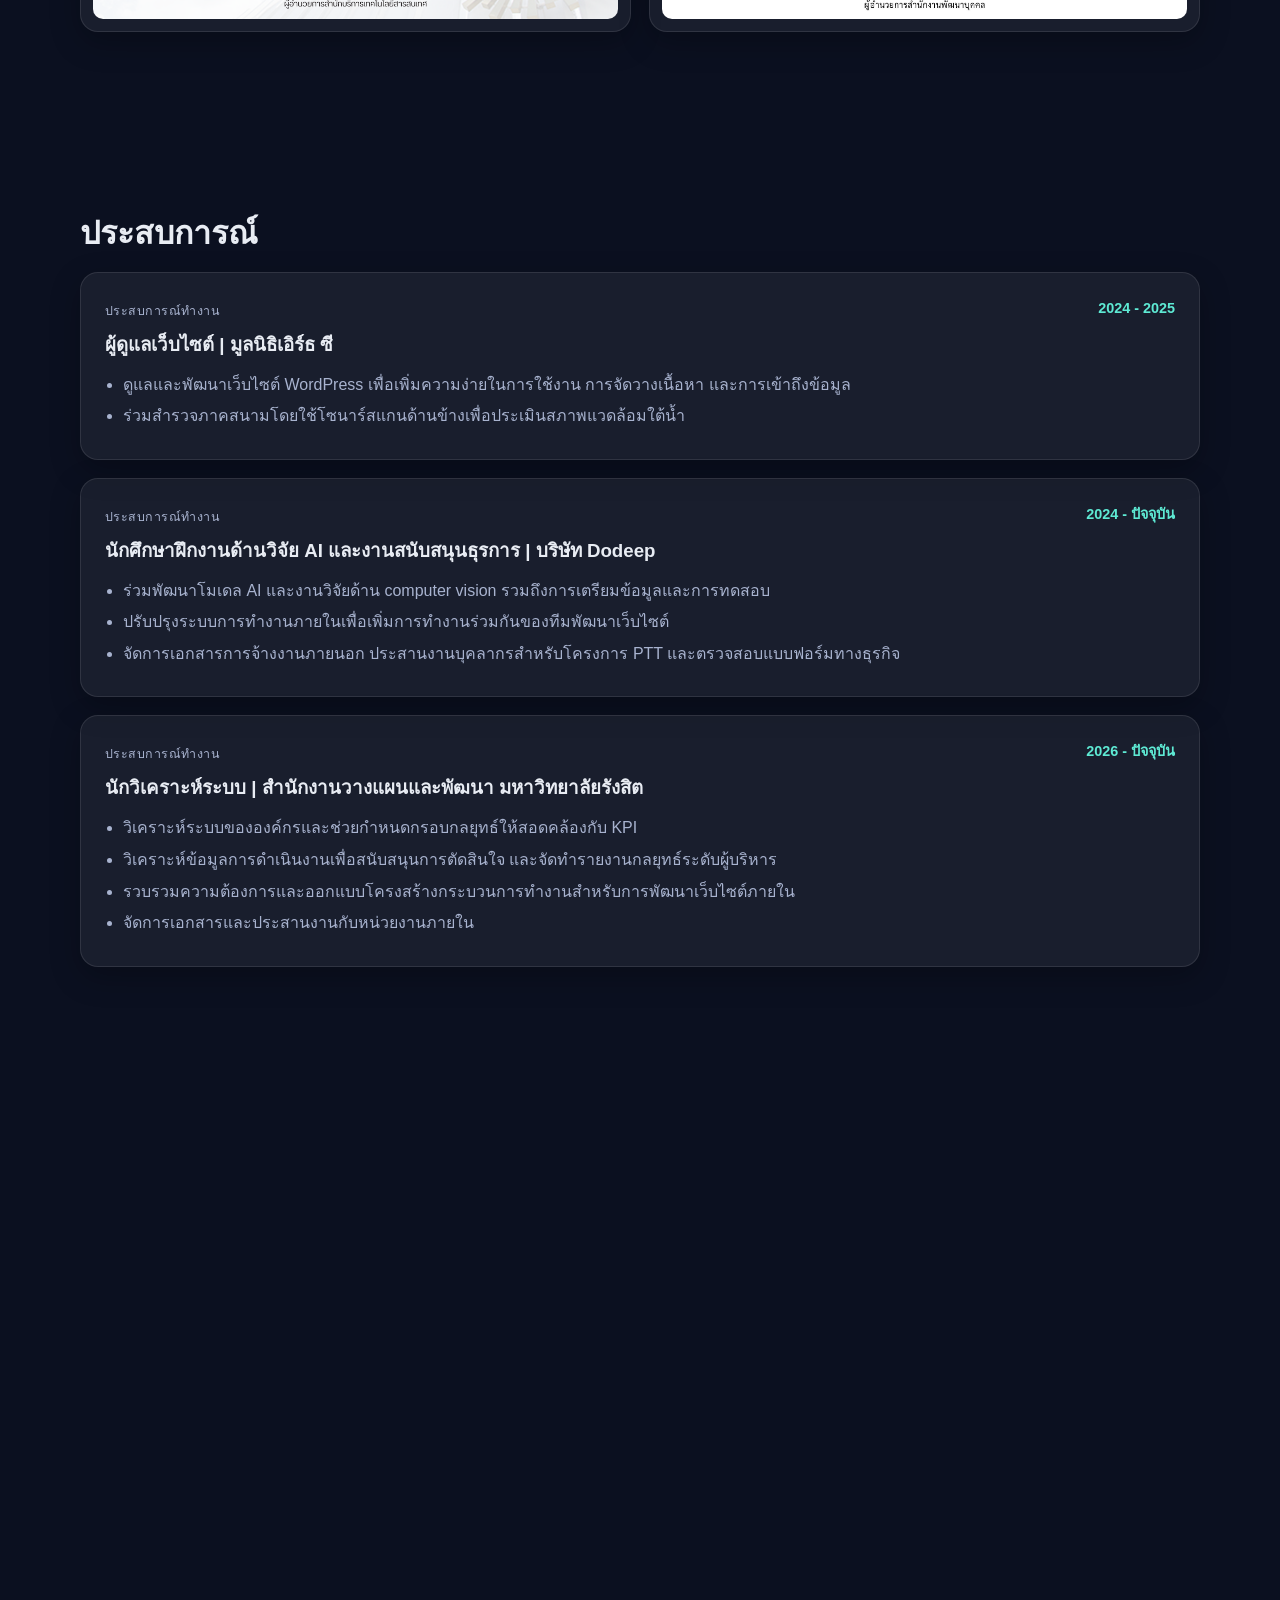
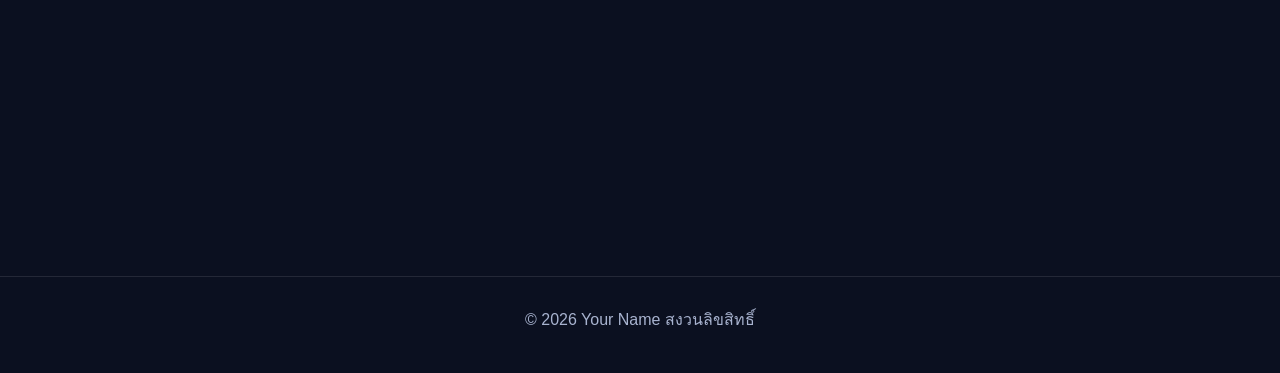
==== commit 6a0307ff: "Add files via upload" ====
--- a/kanyarat_yenklom/index.html
+++ b/kanyarat_yenklom/index.html
@@ -32,7 +32,6 @@
   <header class="hero">
     <div class="container hero-grid">
       <div class="reveal">
-        <span class="badge" data-th="เปิดรับงาน - สาย IT" data-en="Open to Work - IT Roles">เปิดรับงาน - สาย IT</span>
         <h1 data-th="สวัสดีค่ะ ดิฉัน กัญญารัตน์ เย็นกลม" data-en="Hi, I'm Kanyarat Yenklom">สวัสดีค่ะ ดิฉัน กัญญารัตน์ เย็นกลม</h1>
         <p
           data-th="นักพัฒนาสาย IT ที่สนใจการสร้างเว็บไซต์และซอฟต์แวร์สมัยใหม่ เน้นการออกแบบที่ใช้งานง่าย รองรับทุกอุปกรณ์ และพร้อมต่อยอดสำหรับงานจริง"
@@ -48,7 +47,7 @@
 
       <div class="hero-card reveal">
         <div class="profile-box">
-          <img src="image/Kanyarat_Yenklom_พื้นหลังขาว.png" alt="Kanyarat Yenklom" />
+          <img src="image/ปก.png" alt="Kanyarat Yenklom" />
         </div>
       </div>
     </div>
--- a/kanyarat_yenklom/style.css
+++ b/kanyarat_yenklom/style.css
@@ -194,21 +194,36 @@
   box-shadow: var(--shadow);
 }
 
+.hero-card {
+  background: transparent;
+  border: none;
+  box-shadow: none;
+  padding: 0;
+}
+
 .profile-box {
-  aspect-ratio: 4 / 5;
-  border-radius: 20px;
+  position: relative;
+  aspect-ratio: 1 / 1;
+  max-width: 430px;
+  margin: 0 auto;
+  border-radius: 50%;
   overflow: hidden;
   display: flex;
   align-items: center;
   justify-content: center;
-  background: linear-gradient(135deg, rgba(94, 234, 212, 0.18), rgba(96, 165, 250, 0.18));
+  background: linear-gradient(140deg, var(--secondary), var(--primary));
+  border: 5px solid var(--border);
+  box-shadow: var(--shadow);
 }
 
 .profile-box img {
   width: 100%;
   height: 100%;
-  object-fit: cover;
+  object-fit: contain;
+  object-position: center bottom;
   display: block;
+  transform: scale(1.3);
+  transform-origin: center bottom;
 }
 
 .mini-stats,
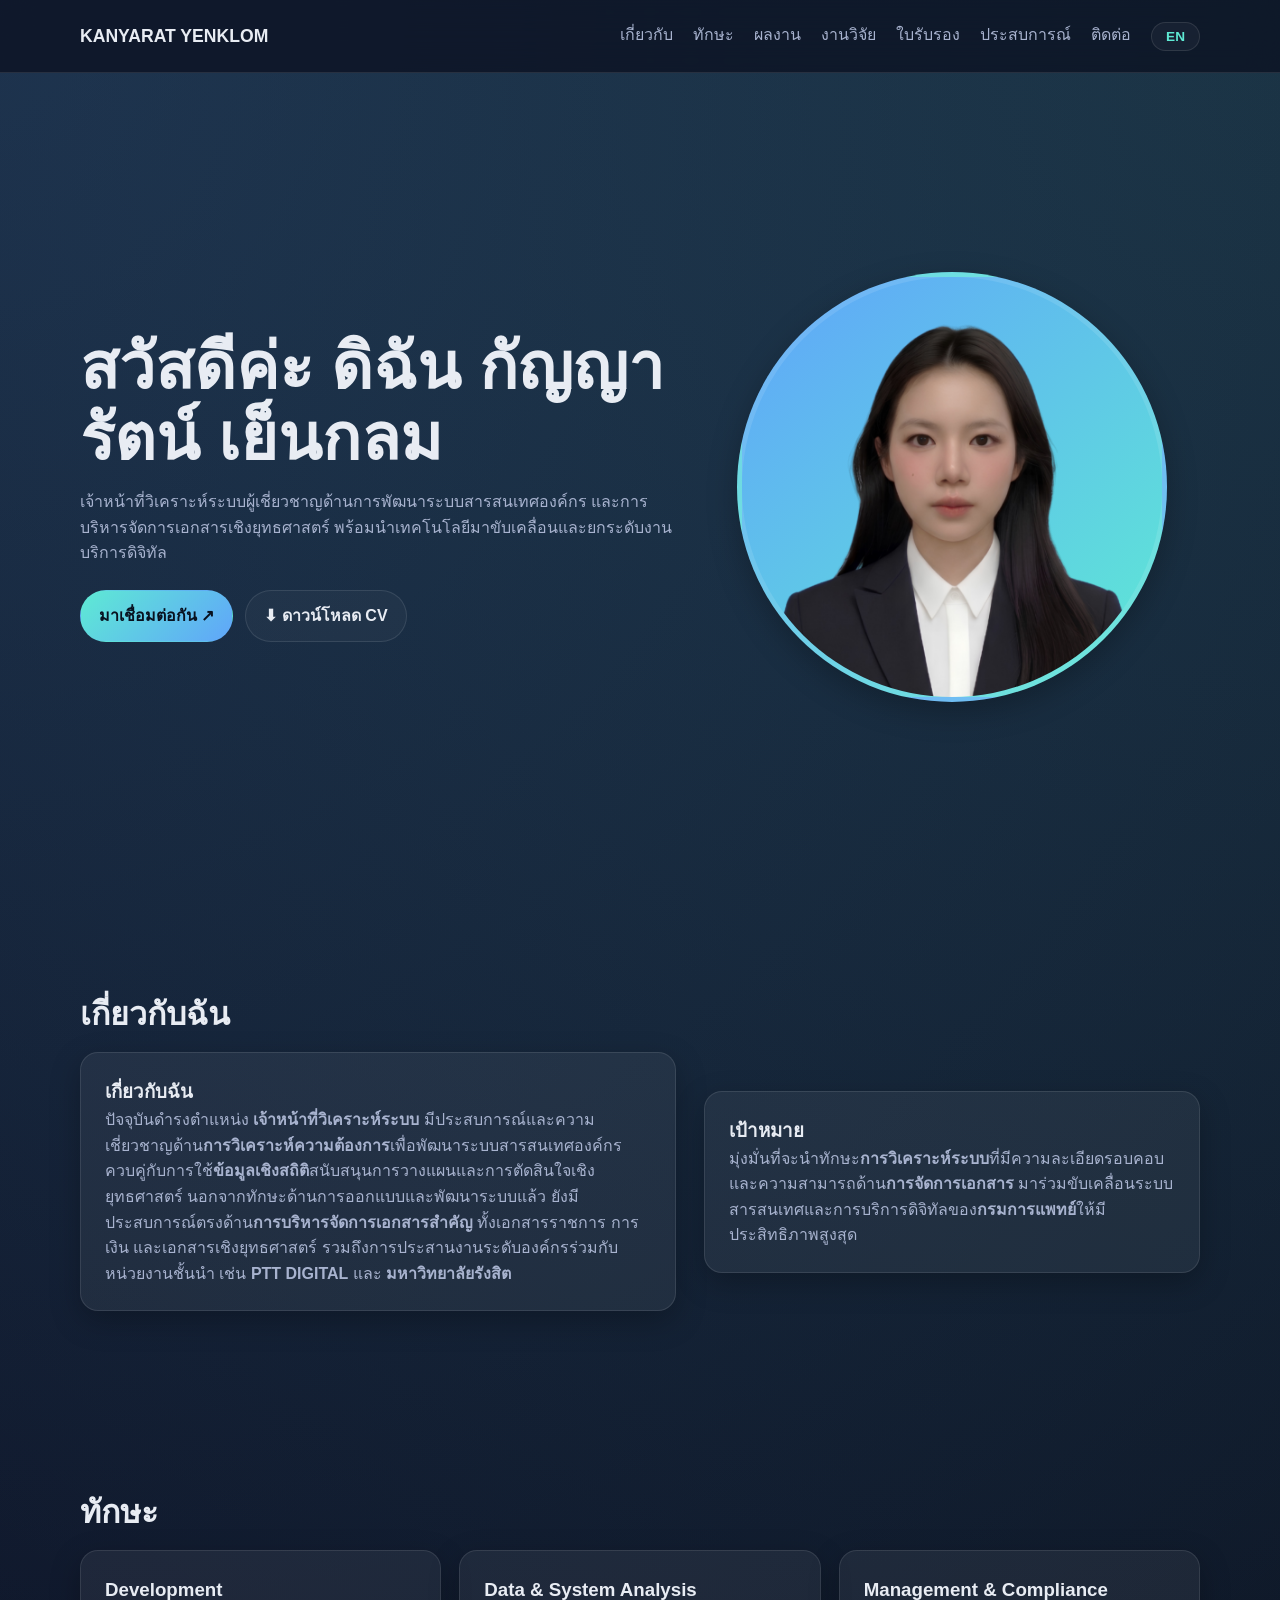
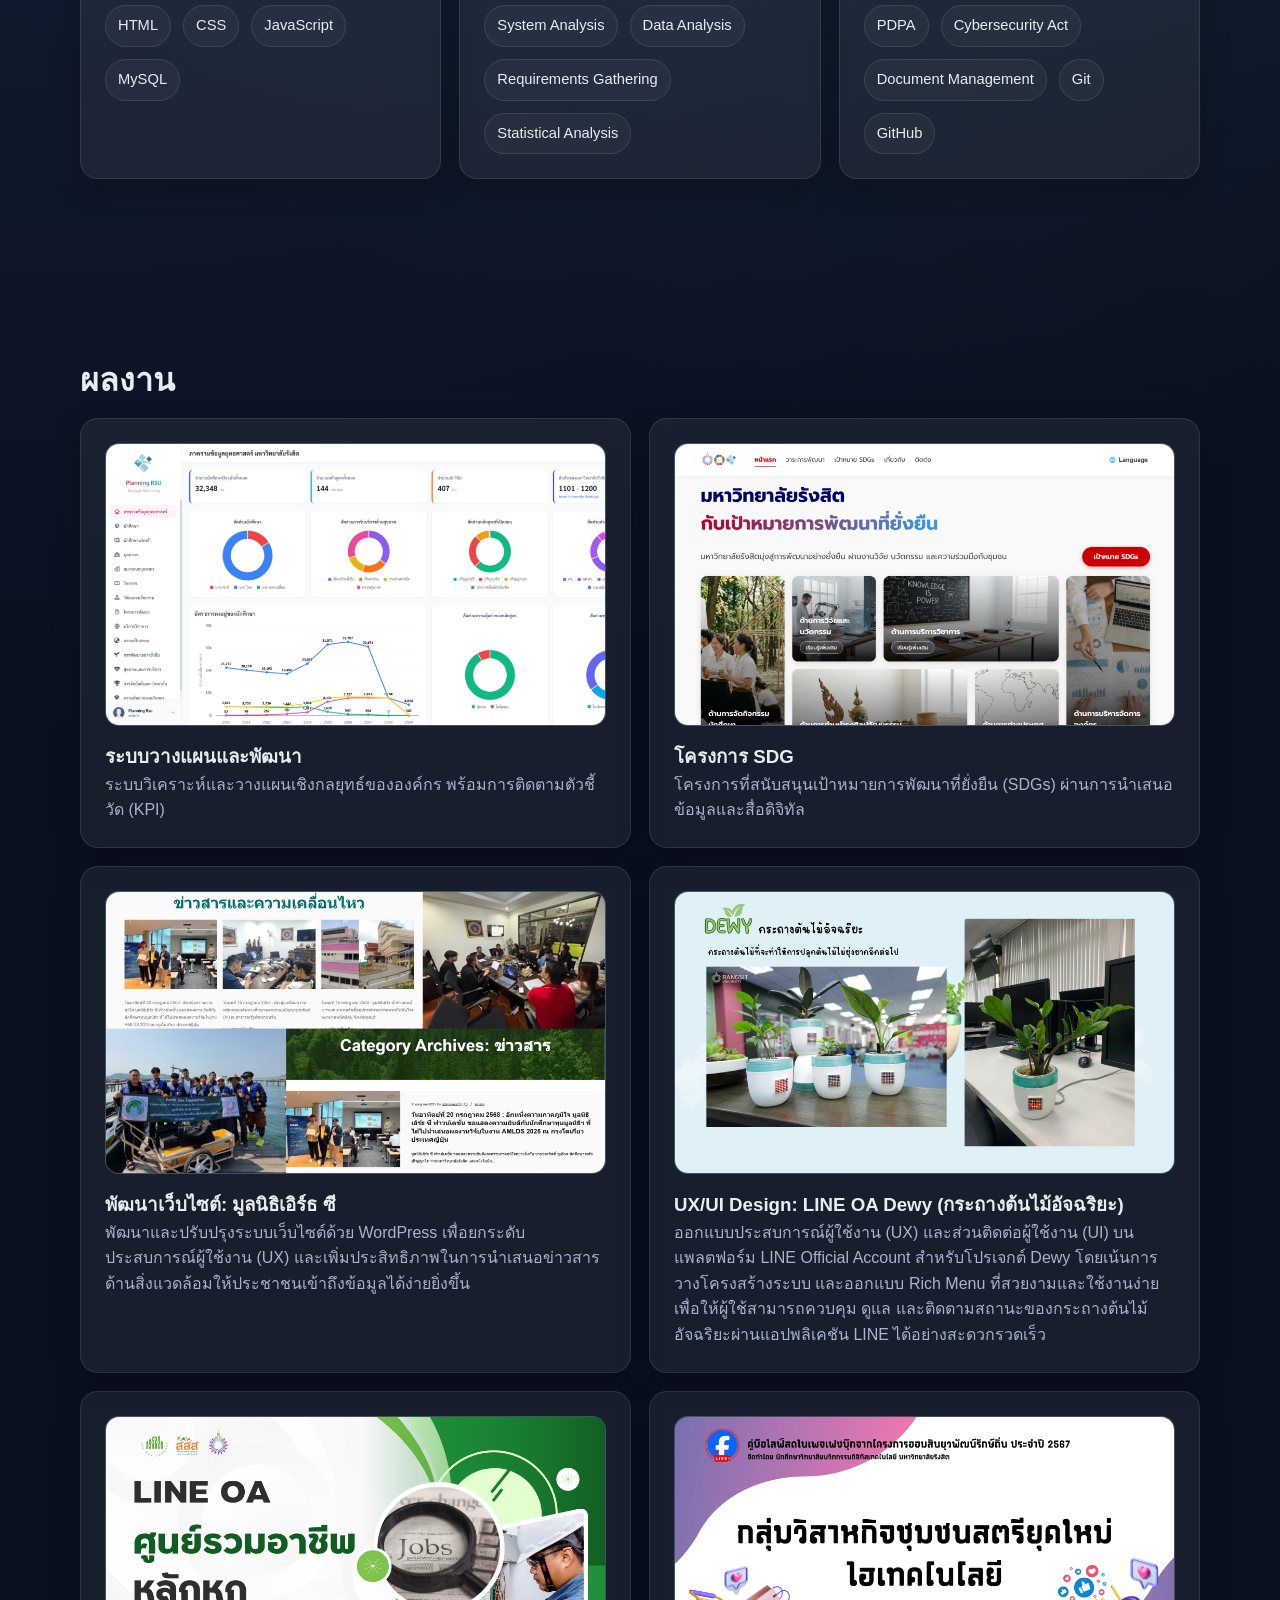
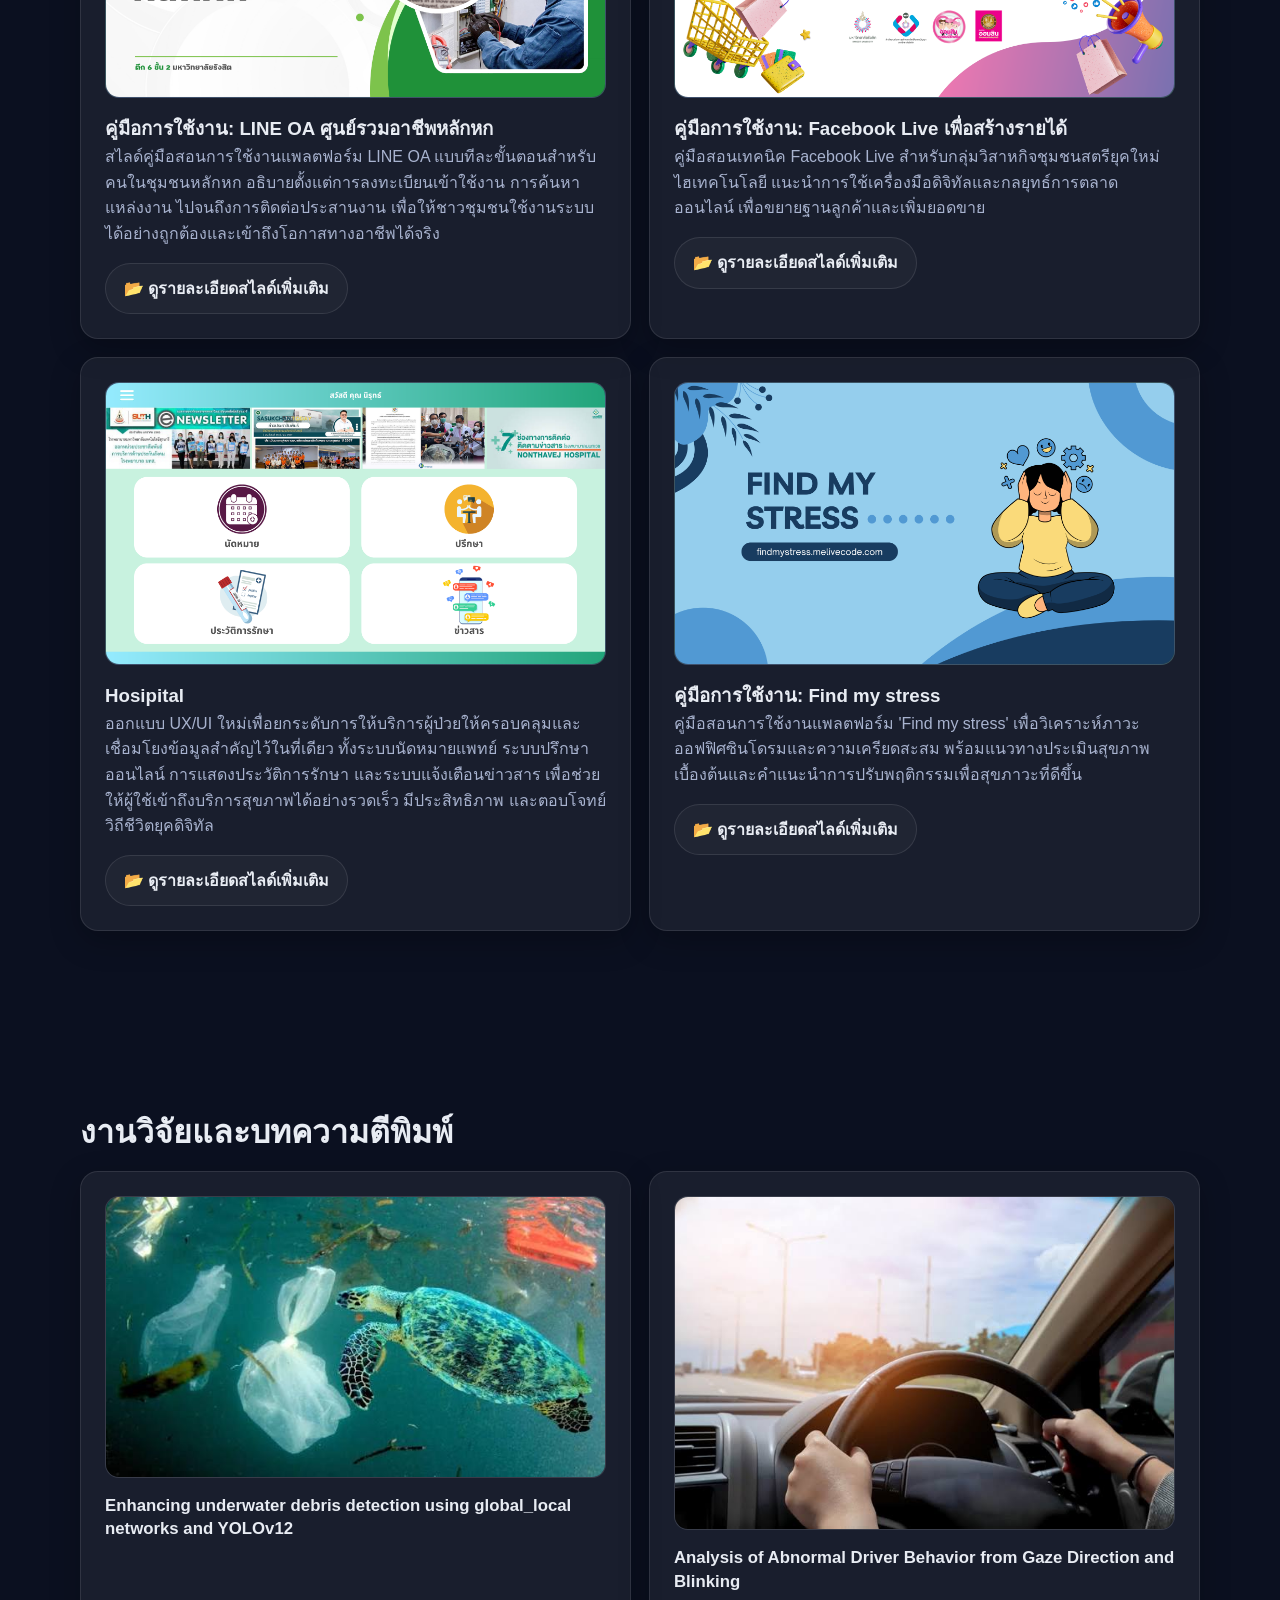
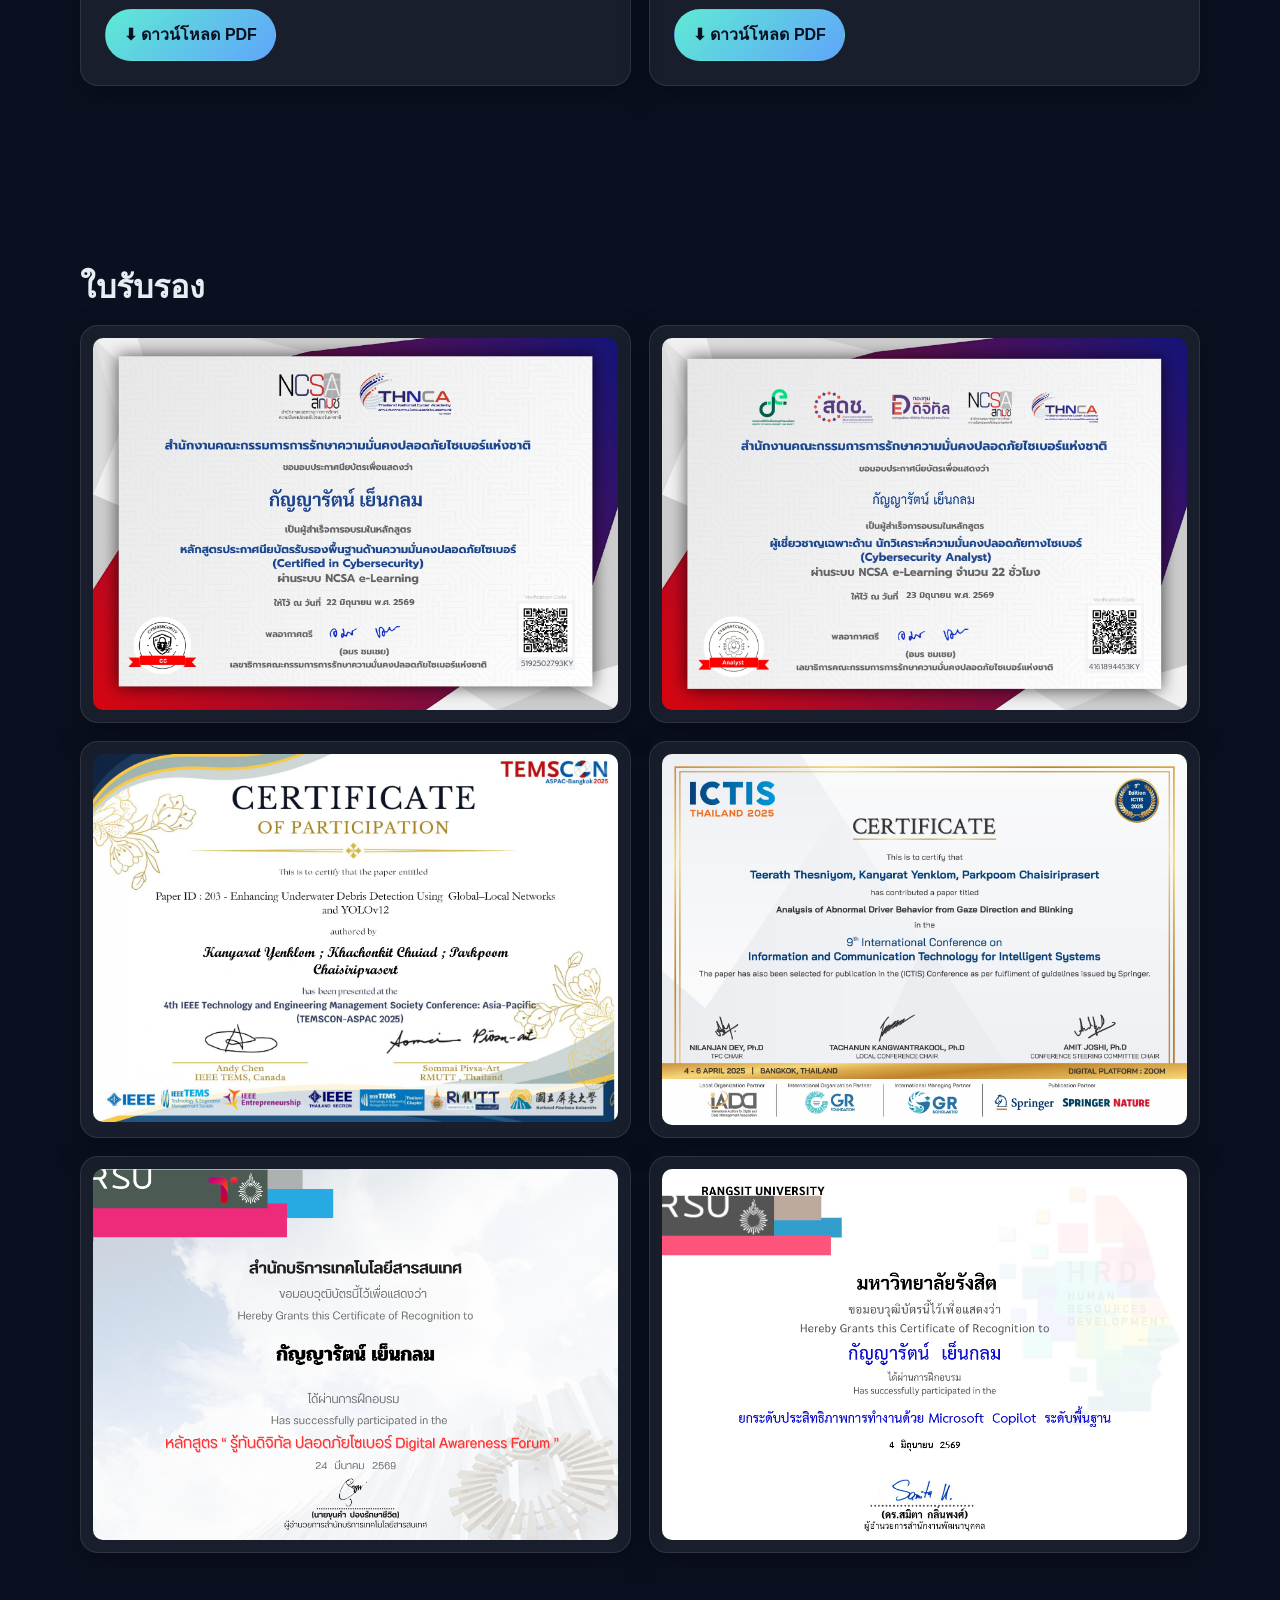
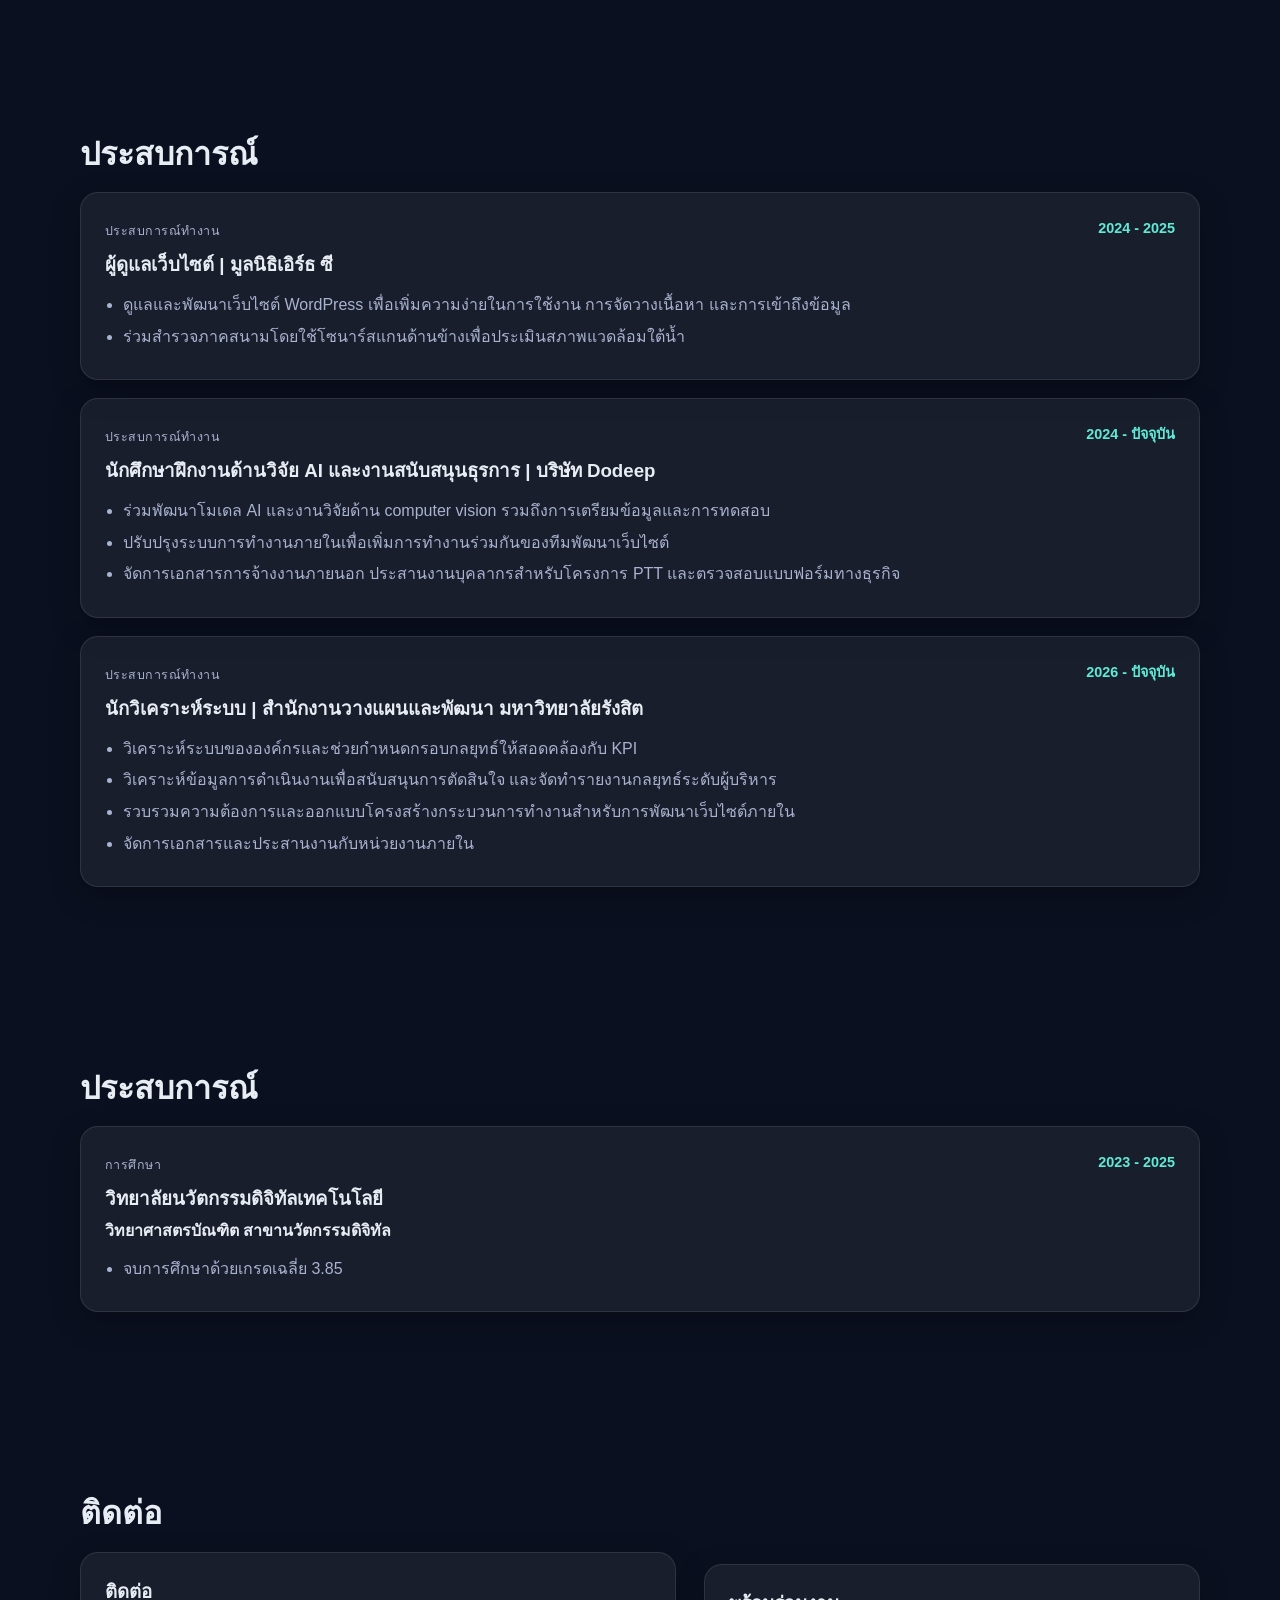
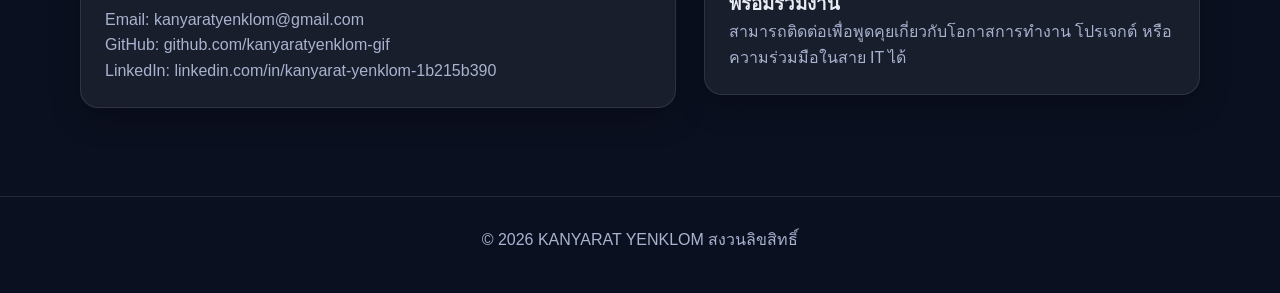
==== commit bda96e96: "Add files via upload" ====
--- a/kanyarat_yenklom/index.html
+++ b/kanyarat_yenklom/index.html
@@ -34,10 +34,10 @@
       <div class="reveal">
         <h1 data-th="สวัสดีค่ะ ดิฉัน กัญญารัตน์ เย็นกลม" data-en="Hi, I'm Kanyarat Yenklom">สวัสดีค่ะ ดิฉัน กัญญารัตน์ เย็นกลม</h1>
         <p
-          data-th="นักพัฒนาสาย IT ที่สนใจการสร้างเว็บไซต์และซอฟต์แวร์สมัยใหม่ เน้นการออกแบบที่ใช้งานง่าย รองรับทุกอุปกรณ์ และพร้อมต่อยอดสำหรับงานจริง"
-          data-en="An IT developer passionate about building modern websites and software, focused on easy-to-use design, full device support, and readiness for real-world work.">
-          นักพัฒนาสาย IT ที่สนใจการสร้างเว็บไซต์และซอฟต์แวร์สมัยใหม่
-          เน้นการออกแบบที่ใช้งานง่าย รองรับทุกอุปกรณ์ และพร้อมต่อยอดสำหรับงานจริง
+          data-th="เจ้าหน้าที่วิเคราะห์ระบบผู้เชี่ยวชาญด้านการพัฒนาระบบสารสนเทศองค์กร และการบริหารจัดการเอกสารเชิงยุทธศาสตร์ พร้อมนำเทคโนโลยีมาขับเคลื่อนและยกระดับงานบริการดิจิทัล"
+          data-en="Systems Analyst specializing in enterprise information systems development and strategic document management, committed to leveraging technology to drive and elevate digital services.">
+          เจ้าหน้าที่วิเคราะห์ระบบผู้เชี่ยวชาญด้านการพัฒนาระบบสารสนเทศองค์กร
+          และการบริหารจัดการเอกสารเชิงยุทธศาสตร์ พร้อมนำเทคโนโลยีมาขับเคลื่อนและยกระดับงานบริการดิจิทัล
         </p>
         <div class="hero-actions">
           <a href="#contact" class="btn btn-primary" data-th="มาเชื่อมต่อกัน ↗" data-en="Let's Connect ↗">มาเชื่อมต่อกัน ↗</a>
@@ -56,28 +56,26 @@
   <section id="about" class="section reveal">
     <div class="container">
       <h2 class="section-title" data-th="เกี่ยวกับฉัน" data-en="ABOUT ME">เกี่ยวกับฉัน</h2>
-      <p class="section-subtitle"
-        data-th="แนะนำตัวอย่างกระชับ เพื่อให้ recruiter เข้าใจตัวคุณในไม่กี่วินาที"
-        data-en="A concise introduction so recruiters understand you in seconds.">
-        แนะนำตัวอย่างกระชับ เพื่อให้ recruiter เข้าใจตัวคุณในไม่กี่วินาที
-      </p>
       <div class="about-grid">
         <div class="card">
           <h3 data-th="เกี่ยวกับฉัน" data-en="About Me">เกี่ยวกับฉัน</h3>
           <p
-            data-th="ผมมีความสนใจในการพัฒนาเว็บไซต์และระบบซอฟต์แวร์ที่ตอบโจทย์การใช้งานจริง ถนัดการเขียนโค้ดเป็นระบบ ออกแบบหน้าเว็บ responsive และเชื่อมต่อระบบ backend/API"
-            data-en="I'm interested in developing websites and software systems that meet real-world needs, skilled at writing structured code, designing responsive web pages, and connecting backend/API systems.">
-            ผมมีความสนใจในการพัฒนาเว็บไซต์และระบบซอฟต์แวร์ที่ตอบโจทย์การใช้งานจริง
-            ถนัดการเขียนโค้ดเป็นระบบ ออกแบบหน้าเว็บ responsive และเชื่อมต่อระบบ backend/API
+            data-th="ปัจจุบันดำรงตำแหน่ง <strong>เจ้าหน้าที่วิเคราะห์ระบบ</strong> มีประสบการณ์และความเชี่ยวชาญด้าน<strong>การวิเคราะห์ความต้องการ</strong>เพื่อพัฒนาระบบสารสนเทศองค์กร ควบคู่กับการใช้<strong>ข้อมูลเชิงสถิติ</strong>สนับสนุนการวางแผนและการตัดสินใจเชิงยุทธศาสตร์ นอกจากทักษะด้านการออกแบบและพัฒนาระบบแล้ว ยังมีประสบการณ์ตรงด้าน<strong>การบริหารจัดการเอกสารสำคัญ</strong> ทั้งเอกสารราชการ การเงิน และเอกสารเชิงยุทธศาสตร์ รวมถึงการประสานงานระดับองค์กรร่วมกับหน่วยงานชั้นนำ เช่น&nbsp;<strong>PTT&nbsp;DIGITAL</strong> และ&nbsp;<strong>มหาวิทยาลัยรังสิต</strong>"
+            data-en="Currently working as a <strong>Systems Analyst</strong>, with experience and expertise in <strong>requirements analysis</strong> for developing organizational information systems, alongside using <strong>statistical data</strong> to support strategic planning and decision-making. Beyond system design and development skills, I have hands-on experience in <strong>critical document management</strong> &mdash; government, financial, and strategic records &mdash; as well as organizational-level coordination with leading partners such as&nbsp;<strong>PTT&nbsp;DIGITAL</strong> and&nbsp;<strong>Rangsit&nbsp;University</strong>.">
+            ปัจจุบันดำรงตำแหน่ง <strong>เจ้าหน้าที่วิเคราะห์ระบบ</strong> มีประสบการณ์และความเชี่ยวชาญด้าน<strong>การวิเคราะห์ความต้องการ</strong>เพื่อพัฒนาระบบสารสนเทศองค์กร
+            ควบคู่กับการใช้<strong>ข้อมูลเชิงสถิติ</strong>สนับสนุนการวางแผนและการตัดสินใจเชิงยุทธศาสตร์
+            นอกจากทักษะด้านการออกแบบและพัฒนาระบบแล้ว ยังมีประสบการณ์ตรงด้าน<strong>การบริหารจัดการเอกสารสำคัญ</strong>
+            ทั้งเอกสารราชการ การเงิน และเอกสารเชิงยุทธศาสตร์ รวมถึงการประสานงานระดับองค์กรร่วมกับหน่วยงานชั้นนำ
+            เช่น&nbsp;<strong>PTT&nbsp;DIGITAL</strong> และ&nbsp;<strong>มหาวิทยาลัยรังสิต</strong>
           </p>
         </div>
         <div class="card">
           <h3 data-th="เป้าหมาย" data-en="Goal">เป้าหมาย</h3>
           <p
-            data-th="ต้องการร่วมงานในสาย IT เพื่อพัฒนาทักษะเชิงเทคนิค สร้างผลิตภัณฑ์ที่มีคุณค่า และเติบโตไปพร้อมกับทีมในระยะยาว"
-            data-en="I want to work in IT to develop technical skills, build valuable products, and grow together with a team over the long term.">
-            ต้องการร่วมงานในสาย IT เพื่อพัฒนาทักษะเชิงเทคนิค สร้างผลิตภัณฑ์ที่มีคุณค่า
-            และเติบโตไปพร้อมกับทีมในระยะยาว
+            data-th="มุ่งมั่นที่จะนำทักษะ<strong>การวิเคราะห์ระบบ</strong>ที่มีความละเอียดรอบคอบ และความสามารถด้าน<strong>การจัดการเอกสาร</strong> มาร่วมขับเคลื่อนระบบสารสนเทศและการบริการดิจิทัลของ<strong>กรมการแพทย์</strong>ให้มีประสิทธิภาพสูงสุด"
+            data-en="Committed to applying meticulous <strong>systems analysis</strong> skills and <strong>document management</strong> capabilities to help drive the <strong>Department of Medical Services'</strong> information systems and digital services toward maximum efficiency.">
+            มุ่งมั่นที่จะนำทักษะ<strong>การวิเคราะห์ระบบ</strong>ที่มีความละเอียดรอบคอบ และความสามารถด้าน<strong>การจัดการเอกสาร</strong>
+            มาร่วมขับเคลื่อนระบบสารสนเทศและการบริการดิจิทัลของ<strong>กรมการแพทย์</strong>ให้มีประสิทธิภาพสูงสุด
           </p>
         </div>
       </div>
@@ -146,18 +144,66 @@
           <div class="project-thumb">
             <img src="image/earthsea.png" alt="EarthSea" />
           </div>
-          <h3 data-th="เว็บไซต์มูลนิธิเอิร์ธ ซี" data-en="EarthSea Foundation">EarthSea Foundation</h3>
-          <p data-th="พัฒนาและปรับปรุงเว็บไซต์ WordPress เพื่อเพิ่มการใช้งานและการเข้าถึงข้อมูลด้านสิ่งแวดล้อม"
-             data-en="Developed and improved the WordPress website to enhance usability and access to environmental information.">Developed and improved the WordPress website to enhance usability and access to environmental information.</p>
+          <h3 data-th="พัฒนาเว็บไซต์: มูลนิธิเอิร์ธ ซี" data-en="Website Development: EarthSea Foundation">พัฒนาเว็บไซต์: มูลนิธิเอิร์ธ ซี</h3>
+          <p data-th="พัฒนาและปรับปรุงระบบเว็บไซต์ด้วย WordPress เพื่อยกระดับประสบการณ์ผู้ใช้งาน (UX) และเพิ่มประสิทธิภาพในการนำเสนอข่าวสารด้านสิ่งแวดล้อมให้ประชาชนเข้าถึงข้อมูลได้ง่ายยิ่งขึ้น"
+             data-en="Developed and improved the website system using WordPress to elevate the user experience (UX) and enhance the presentation of environmental news, making it easier for the public to access information.">พัฒนาและปรับปรุงระบบเว็บไซต์ด้วย WordPress เพื่อยกระดับประสบการณ์ผู้ใช้งาน (UX) และเพิ่มประสิทธิภาพในการนำเสนอข่าวสารด้านสิ่งแวดล้อมให้ประชาชนเข้าถึงข้อมูลได้ง่ายยิ่งขึ้น</p>
         </article>
 
         <article class="card project-card">
           <div class="project-thumb">
             <img src="image/Dewy.png" alt="Dewy" />
           </div>
-          <h3 data-th="โปรเจกต์ Dewy" data-en="Dewy">Dewy</h3>
-          <p data-th="แอปพลิเคชัน/เว็บที่ออกแบบ UI ให้ใช้งานง่ายและรองรับการทำงานบนทุกอุปกรณ์"
-             data-en="An application/web project with a user-friendly UI designed to work across all devices.">An application/web project with a user-friendly UI designed to work across all devices.</p>
+          <h3 data-th="UX/UI Design: LINE OA Dewy (กระถางต้นไม้อัจฉริยะ)" data-en="UX/UI Design: LINE OA Dewy (Smart Plant Pot)">UX/UI Design: LINE OA Dewy (กระถางต้นไม้อัจฉริยะ)</h3>
+          <p data-th="ออกแบบประสบการณ์ผู้ใช้งาน (UX) และส่วนติดต่อผู้ใช้งาน (UI) บนแพลตฟอร์ม LINE Official Account สำหรับโปรเจกต์ Dewy โดยเน้นการวางโครงสร้างระบบ และออกแบบ Rich Menu ที่สวยงามและใช้งานง่าย เพื่อให้ผู้ใช้สามารถควบคุม ดูแล และติดตามสถานะของกระถางต้นไม้อัจฉริยะผ่านแอปพลิเคชัน LINE ได้อย่างสะดวกรวดเร็ว"
+             data-en="Designed the user experience (UX) and user interface (UI) on the LINE Official Account platform for the Dewy project, focusing on system structure planning and designing an attractive, easy-to-use Rich Menu, enabling users to control, monitor, and track the status of the smart plant pot conveniently and quickly through the LINE application.">ออกแบบประสบการณ์ผู้ใช้งาน (UX) และส่วนติดต่อผู้ใช้งาน (UI) บนแพลตฟอร์ม LINE Official Account สำหรับโปรเจกต์ Dewy โดยเน้นการวางโครงสร้างระบบ และออกแบบ Rich Menu ที่สวยงามและใช้งานง่าย เพื่อให้ผู้ใช้สามารถควบคุม ดูแล และติดตามสถานะของกระถางต้นไม้อัจฉริยะผ่านแอปพลิเคชัน LINE ได้อย่างสะดวกรวดเร็ว</p>
+        </article>
+
+        <article class="card project-card">
+          <div class="project-thumb">
+            <img src="image/LINE OA ศูนย์รวมอาชีพหลัก.png" alt="LINE OA ศูนย์รวมอาชีพหลัก" />
+          </div>
+          <h3 data-th="คู่มือการใช้งาน: LINE OA ศูนย์รวมอาชีพหลักหก" data-en="User Guide: LINE OA Lak Hok Careers Hub">คู่มือการใช้งาน: LINE OA ศูนย์รวมอาชีพหลักหก</h3>
+          <p data-th="สไลด์คู่มือสอนการใช้งานแพลตฟอร์ม LINE OA แบบทีละขั้นตอนสำหรับคนในชุมชนหลักหก อธิบายตั้งแต่การลงทะเบียนเข้าใช้งาน การค้นหาแหล่งงาน ไปจนถึงการติดต่อประสานงาน เพื่อให้ชาวชุมชนใช้งานระบบได้อย่างถูกต้องและเข้าถึงโอกาสทางอาชีพได้จริง"
+             data-en="A step-by-step slide guide teaching people in the Lak Hok community how to use the LINE OA platform, covering everything from registration and job searching to coordinating with contacts, so community members can use the system correctly and truly access career opportunities.">สไลด์คู่มือสอนการใช้งานแพลตฟอร์ม LINE OA แบบทีละขั้นตอนสำหรับคนในชุมชนหลักหก อธิบายตั้งแต่การลงทะเบียนเข้าใช้งาน การค้นหาแหล่งงาน ไปจนถึงการติดต่อประสานงาน เพื่อให้ชาวชุมชนใช้งานระบบได้อย่างถูกต้องและเข้าถึงโอกาสทางอาชีพได้จริง</p>
+          <div class="project-links">
+            <a href="#" class="btn btn-outline" target="_blank" data-th="📂 ดูรายละเอียดสไลด์เพิ่มเติม" data-en="📂 View More Slide Details">📂 ดูรายละเอียดสไลด์เพิ่มเติม</a>
+          </div>
+        </article>
+
+        <article class="card project-card">
+          <div class="project-thumb">
+            <img src="image/ไลฟ์สด.png" alt="ไลฟ์สด" />
+          </div>
+          <h3 data-th="คู่มือการใช้งาน: Facebook Live เพื่อสร้างรายได้" data-en="User Guide: Facebook Live for Income Generation">คู่มือการใช้งาน: Facebook Live เพื่อสร้างรายได้</h3>
+          <p data-th="คู่มือสอนเทคนิค Facebook Live สำหรับกลุ่มวิสาหกิจชุมชนสตรียุคใหม่ไฮเทคโนโลยี แนะนำการใช้เครื่องมือดิจิทัลและกลยุทธ์การตลาดออนไลน์ เพื่อขยายฐานลูกค้าและเพิ่มยอดขาย"
+             data-en="A guide on Facebook Live techniques for the modern hi-tech women's community enterprise group, introducing digital tools and online marketing strategies to expand the customer base and increase sales.">คู่มือสอนเทคนิค Facebook Live สำหรับกลุ่มวิสาหกิจชุมชนสตรียุคใหม่ไฮเทคโนโลยี แนะนำการใช้เครื่องมือดิจิทัลและกลยุทธ์การตลาดออนไลน์ เพื่อขยายฐานลูกค้าและเพิ่มยอดขาย</p>
+          <div class="project-links">
+            <a href="#" class="btn btn-outline" target="_blank" data-th="📂 ดูรายละเอียดสไลด์เพิ่มเติม" data-en="📂 View More Slide Details">📂 ดูรายละเอียดสไลด์เพิ่มเติม</a>
+          </div>
+        </article>
+
+        <article class="card project-card">
+          <div class="project-thumb">
+            <img src="image/Hosipital.png" alt="Hospital" />
+          </div>
+          <h3 data-th="Hosipital" data-en="Hosipital">Hosipital</h3>
+          <p data-th="ออกแบบ UX/UI ใหม่เพื่อยกระดับการให้บริการผู้ป่วยให้ครอบคลุมและเชื่อมโยงข้อมูลสำคัญไว้ในที่เดียว ทั้งระบบนัดหมายแพทย์ ระบบปรึกษาออนไลน์ การแสดงประวัติการรักษา และระบบแจ้งเตือนข่าวสาร เพื่อช่วยให้ผู้ใช้เข้าถึงบริการสุขภาพได้อย่างรวดเร็ว มีประสิทธิภาพ และตอบโจทย์วิถีชีวิตยุคดิจิทัล"
+             data-en="Redesigned the UX/UI to elevate patient services by consolidating essential information in one place, including doctor appointment scheduling, online consultation, treatment history, and news notifications, helping users access healthcare services quickly, efficiently, and in line with the digital lifestyle.">ออกแบบ UX/UI ใหม่เพื่อยกระดับการให้บริการผู้ป่วยให้ครอบคลุมและเชื่อมโยงข้อมูลสำคัญไว้ในที่เดียว ทั้งระบบนัดหมายแพทย์ ระบบปรึกษาออนไลน์ การแสดงประวัติการรักษา และระบบแจ้งเตือนข่าวสาร เพื่อช่วยให้ผู้ใช้เข้าถึงบริการสุขภาพได้อย่างรวดเร็ว มีประสิทธิภาพ และตอบโจทย์วิถีชีวิตยุคดิจิทัล</p>
+          <div class="project-links">
+            <a href="#" class="btn btn-outline" target="_blank" data-th="📂 ดูรายละเอียดสไลด์เพิ่มเติม" data-en="📂 View More Slide Details">📂 ดูรายละเอียดสไลด์เพิ่มเติม</a>
+          </div>
+        </article>
+
+        <article class="card project-card">
+          <div class="project-thumb">
+            <img src="image/Find my stress.png" alt="Find my Stress" />
+          </div>
+          <h3 data-th="คู่มือการใช้งาน: Find my stress" data-en="User Guide: Find my Stress">คู่มือการใช้งาน: Find my stress</h3>
+          <p data-th="คู่มือสอนการใช้งานแพลตฟอร์ม 'Find my stress' เพื่อวิเคราะห์ภาวะออฟฟิศซินโดรมและความเครียดสะสม พร้อมแนวทางประเมินสุขภาพเบื้องต้นและคำแนะนำการปรับพฤติกรรมเพื่อสุขภาวะที่ดีขึ้น"
+             data-en="A user guide for the 'Find my stress' platform, which analyzes office syndrome and accumulated stress, along with basic health assessment guidelines and behavioral recommendations for better well-being.">คู่มือสอนการใช้งานแพลตฟอร์ม 'Find my stress' เพื่อวิเคราะห์ภาวะออฟฟิศซินโดรมและความเครียดสะสม พร้อมแนวทางประเมินสุขภาพเบื้องต้นและคำแนะนำการปรับพฤติกรรมเพื่อสุขภาวะที่ดีขึ้น</p>
+          <div class="project-links">
+            <a href="#" class="btn btn-outline" target="_blank" data-th="📂 ดูรายละเอียดสไลด์เพิ่มเติม" data-en="📂 View More Slide Details">📂 ดูรายละเอียดสไลด์เพิ่มเติม</a>
+          </div>
         </article>
       </div>
     </div>
@@ -281,9 +327,9 @@
       <div class="contact-grid">
         <div class="card">
           <h3 data-th="ติดต่อ" data-en="Get in touch">ติดต่อ</h3>
-          <p>Email: yourname@email.com</p>
-          <p>GitHub: github.com/yourusername</p>
-          <p>LinkedIn: linkedin.com/in/yourusername</p>
+          <p>Email: <a href="mailto:kanyaratyenklom@gmail.com">kanyaratyenklom@gmail.com</a></p>
+          <p>GitHub: <a href="https://github.com/kanyaratyenklom-gif" target="_blank">github.com/kanyaratyenklom-gif</a></p>
+          <p>LinkedIn: <a href="https://www.linkedin.com/in/kanyarat-yenklom-1b215b390/" target="_blank">linkedin.com/in/kanyarat-yenklom-1b215b390</a></p>
         </div>
         <div class="card">
           <h3 data-th="พร้อมร่วมงาน" data-en="Open to work">พร้อมร่วมงาน</h3>
@@ -299,7 +345,7 @@
 
   <footer>
     <div class="container">
-      <p data-th="© 2026 Your Name สงวนลิขสิทธิ์" data-en="© 2026 Your Name. All rights reserved.">© 2026 Your Name. All rights reserved.</p>
+      <p data-th="© 2026 KANYARAT YENKLOM สงวนลิขสิทธิ์" data-en="© 2026 KANYARAT YENKLOM. All rights reserved.">© 2026 KANYARAT YENKLOM. All rights reserved.</p>
     </div>
   </footer>
 
@@ -310,4 +356,4 @@
 
   <script src="script.js"></script>
 </body>
-</html>
+</html>
--- a/kanyarat_yenklom/style.css
+++ b/kanyarat_yenklom/style.css
@@ -255,7 +255,6 @@
 }
 
 .project-thumb {
-  height: 220px;
   border-radius: 14px;
   margin-bottom: 16px;
   overflow: hidden;
@@ -265,9 +264,12 @@
 
 .project-thumb img {
   width: 100%;
-  height: 100%;
-  object-fit: cover;
+  height: auto;
   display: block;
+}
+
+.project-links {
+  margin-top: 16px;
 }
 
 .project-card {
@@ -351,7 +353,6 @@
 }
 
 .research-thumb {
-  height: 220px;
   border-radius: 14px;
   overflow: hidden;
   margin-bottom: 16px;
@@ -361,8 +362,7 @@
 
 .research-thumb img {
   width: 100%;
-  height: 100%;
-  object-fit: cover;
+  height: auto;
   display: block;
 }
 
@@ -505,4 +505,4 @@
   .hero-actions {
     flex-direction: column;
   }
-}
+}
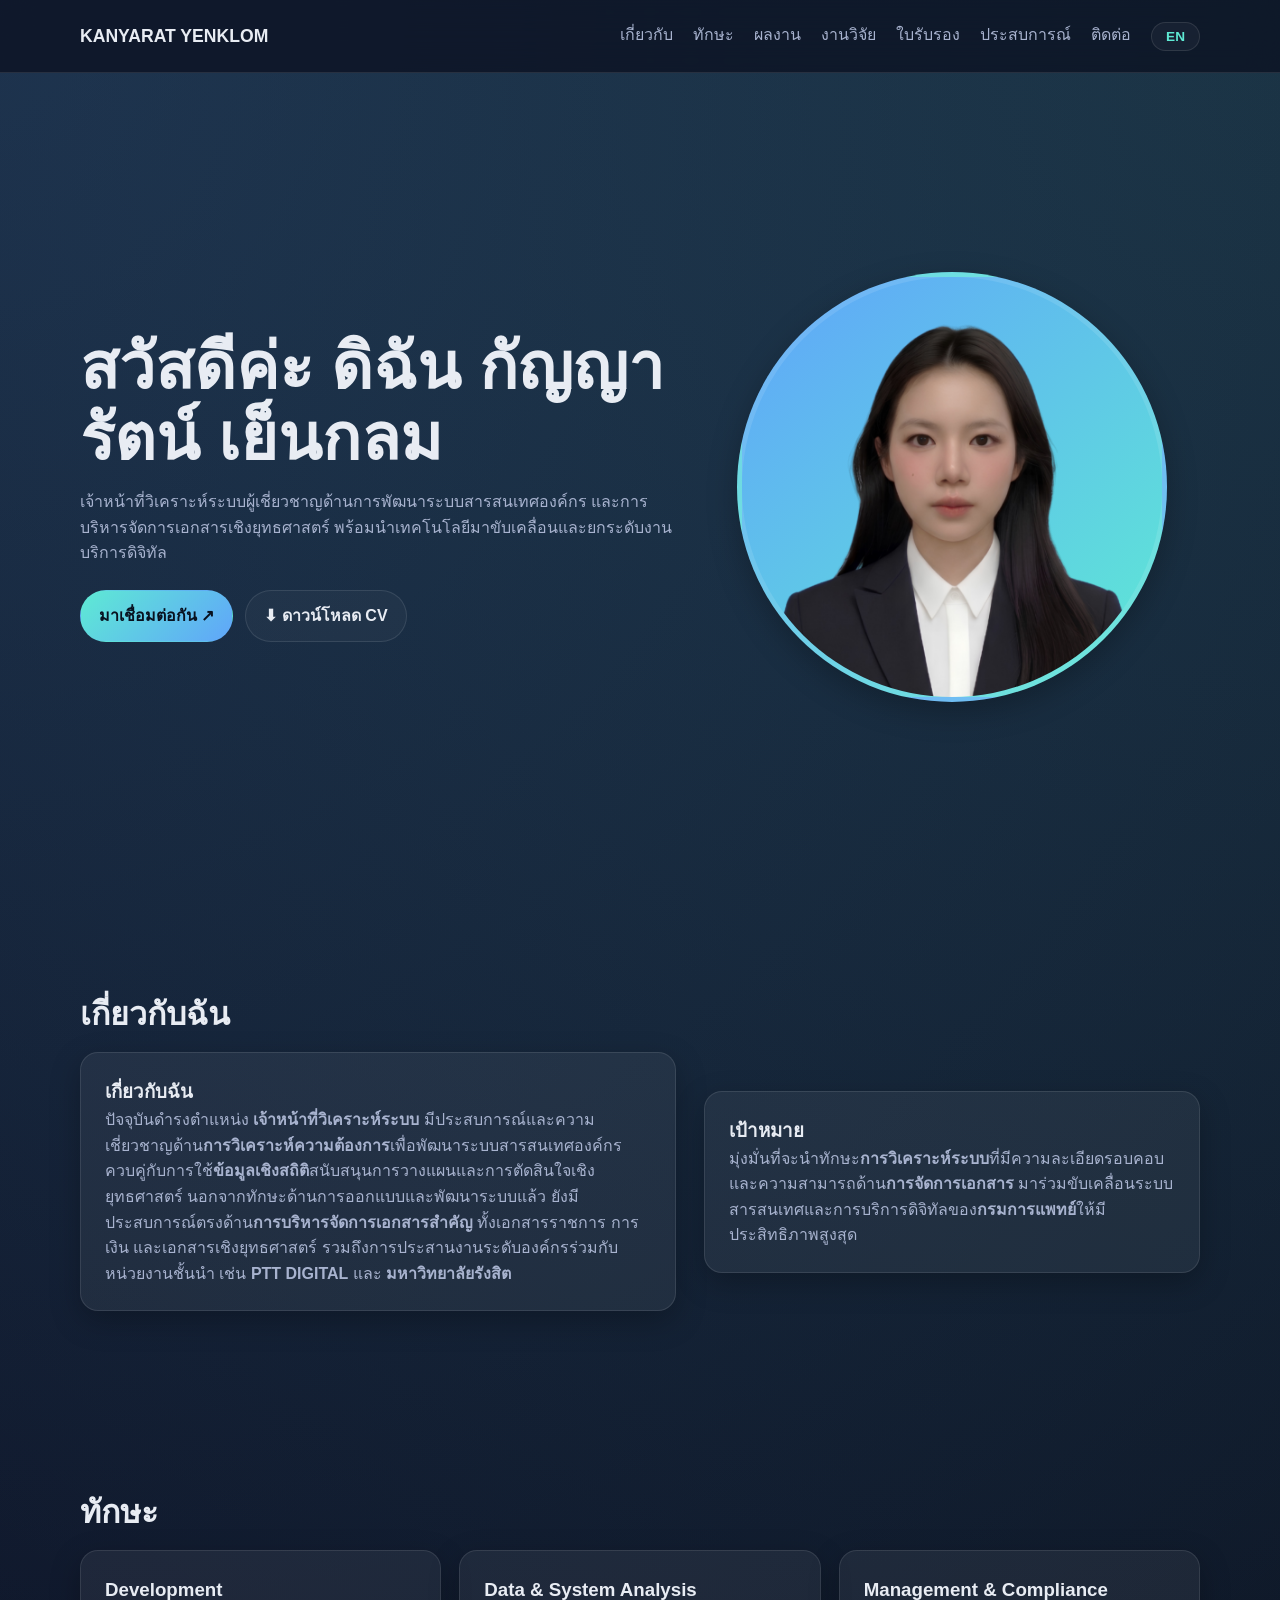
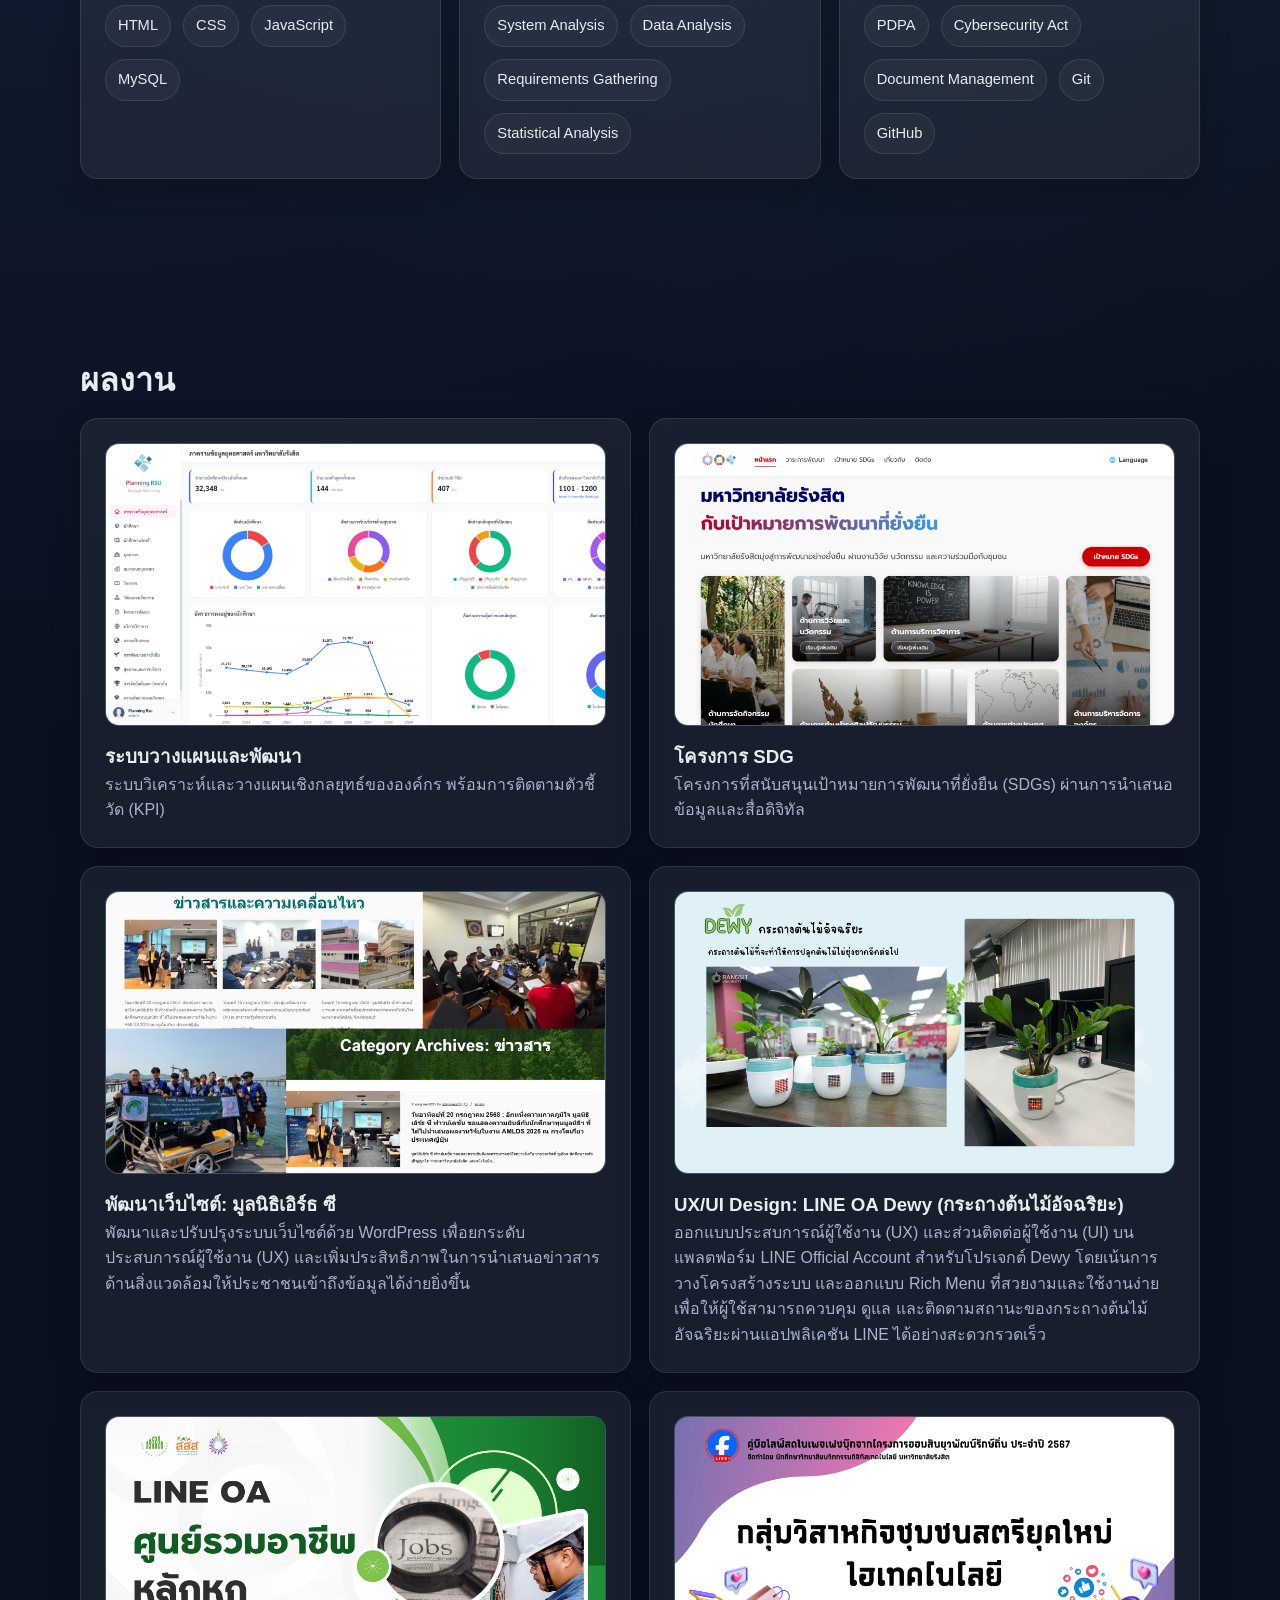
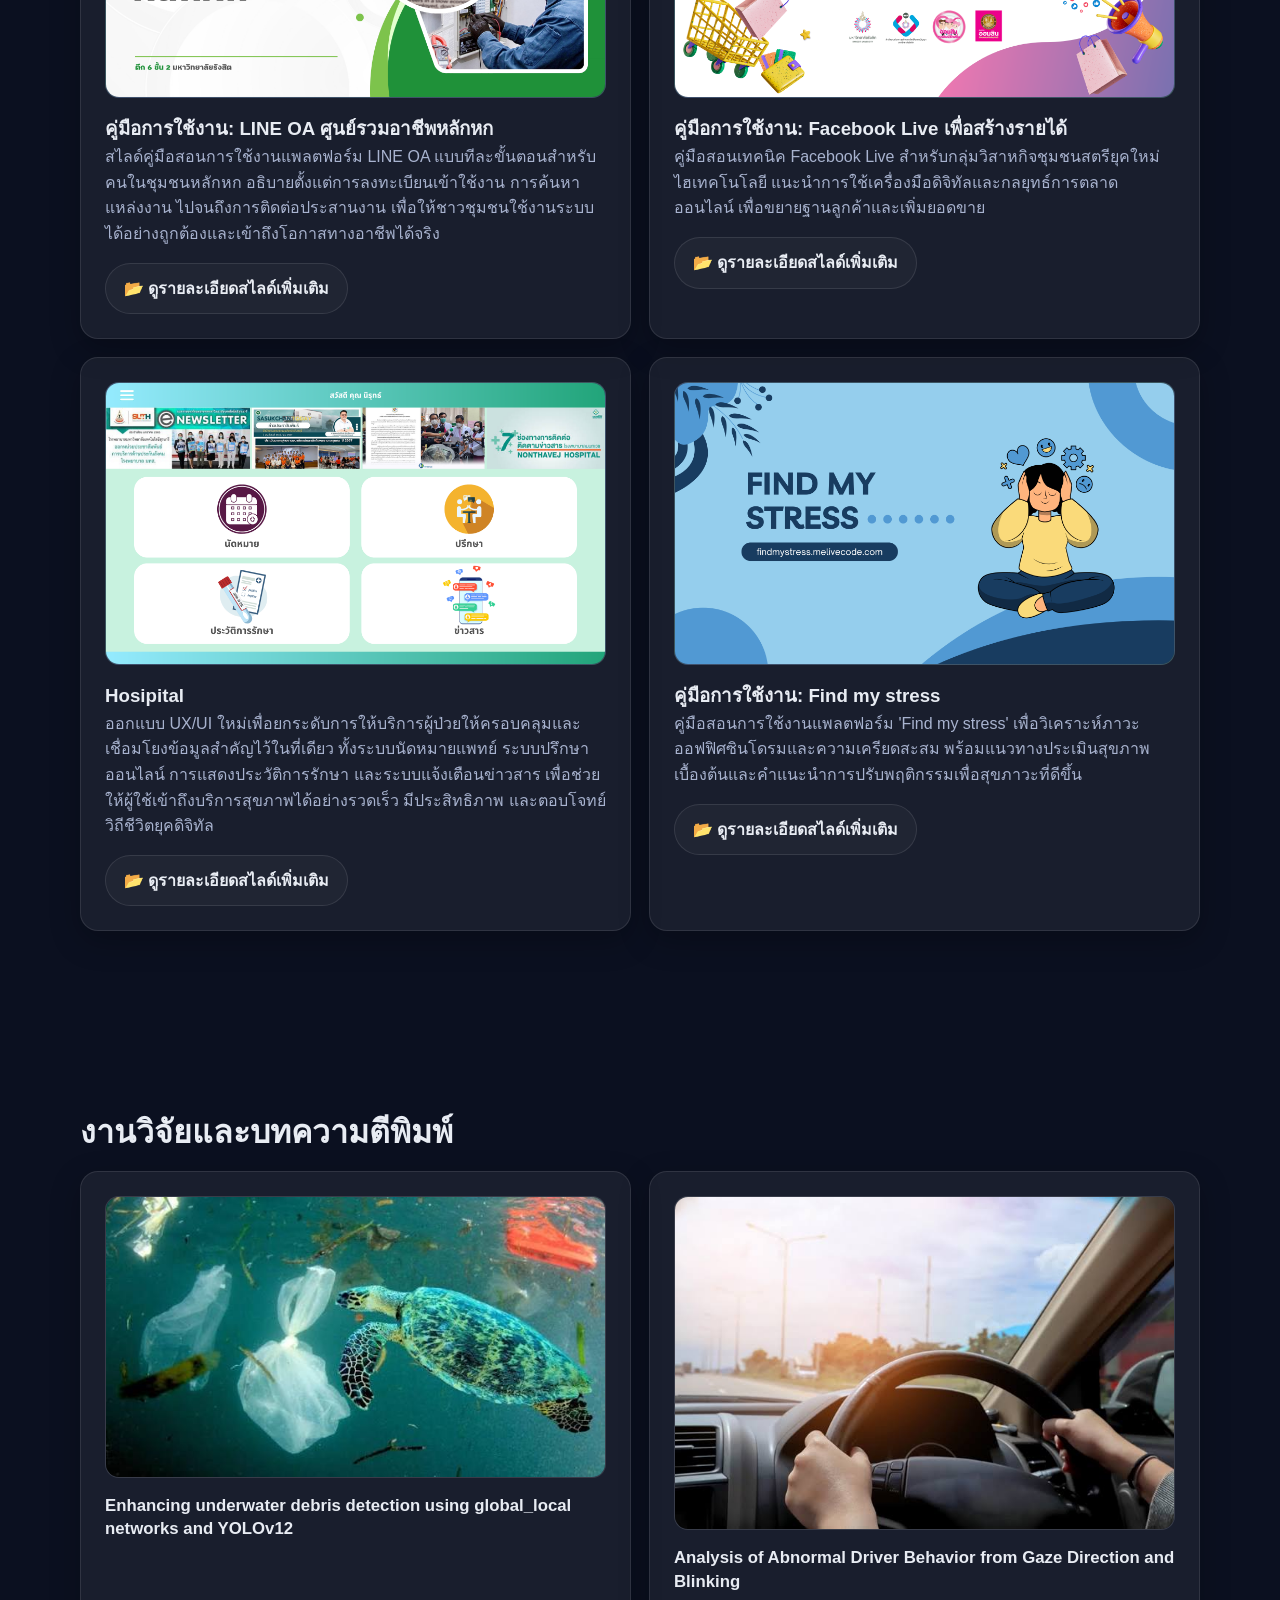
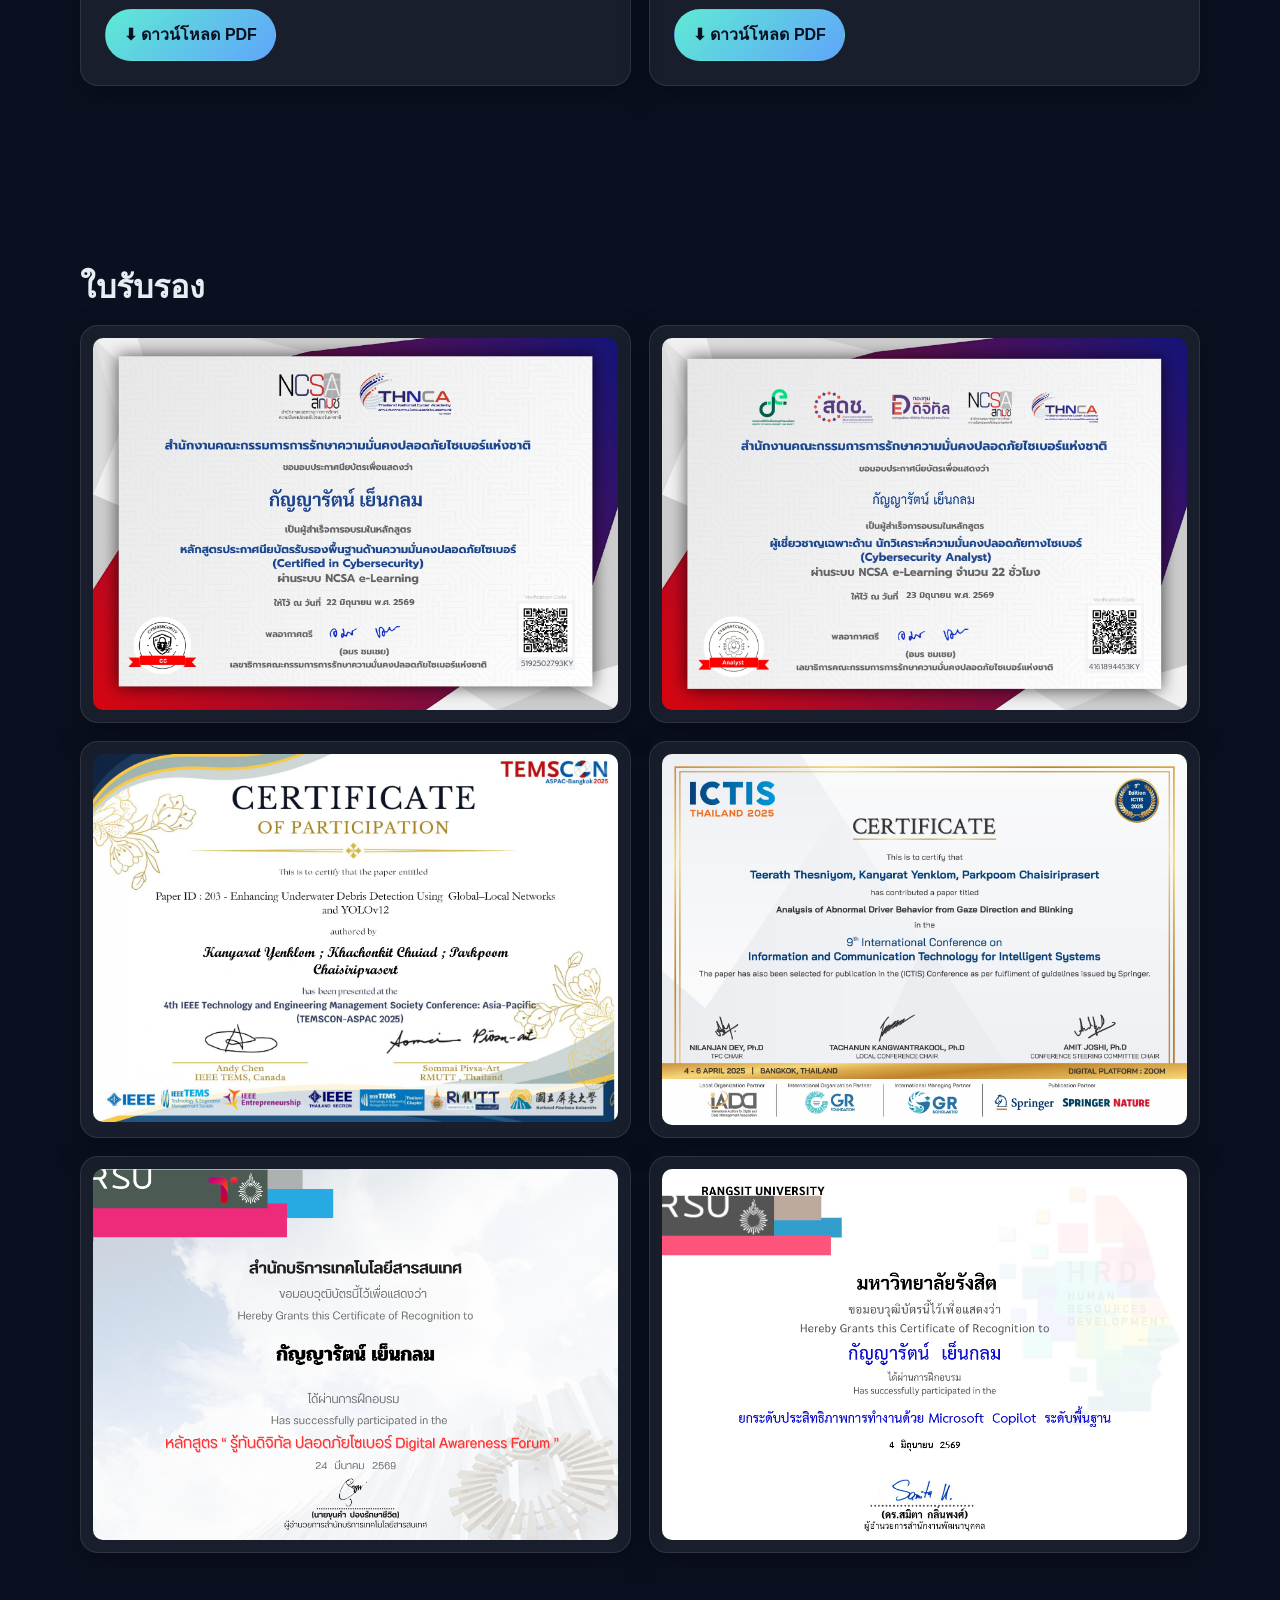
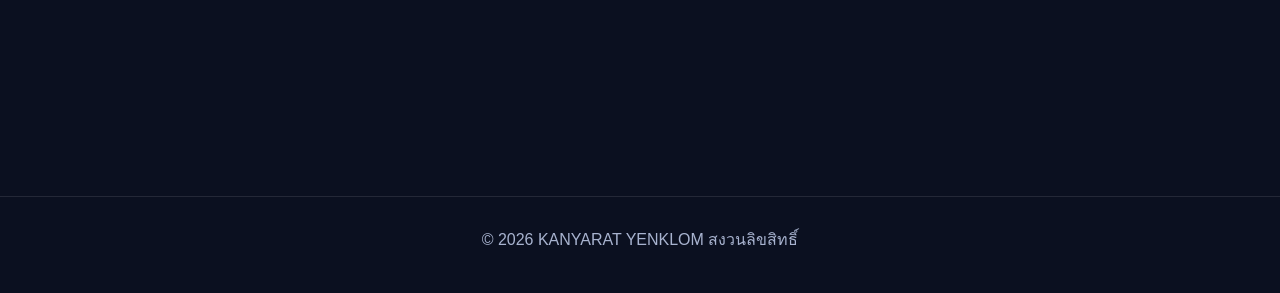
==== commit 91e37f5b: "Add files via upload" ====
--- a/kanyarat_yenklom/index.html
+++ b/kanyarat_yenklom/index.html
@@ -354,6 +354,6 @@
     <img class="lightbox-img" id="lightboxImg" src="" alt="Certificate preview" />
   </div>
 
-  <script src="script.js"></script>
+  <script src="script.js?v=2"></script>
 </body>
 </html>
